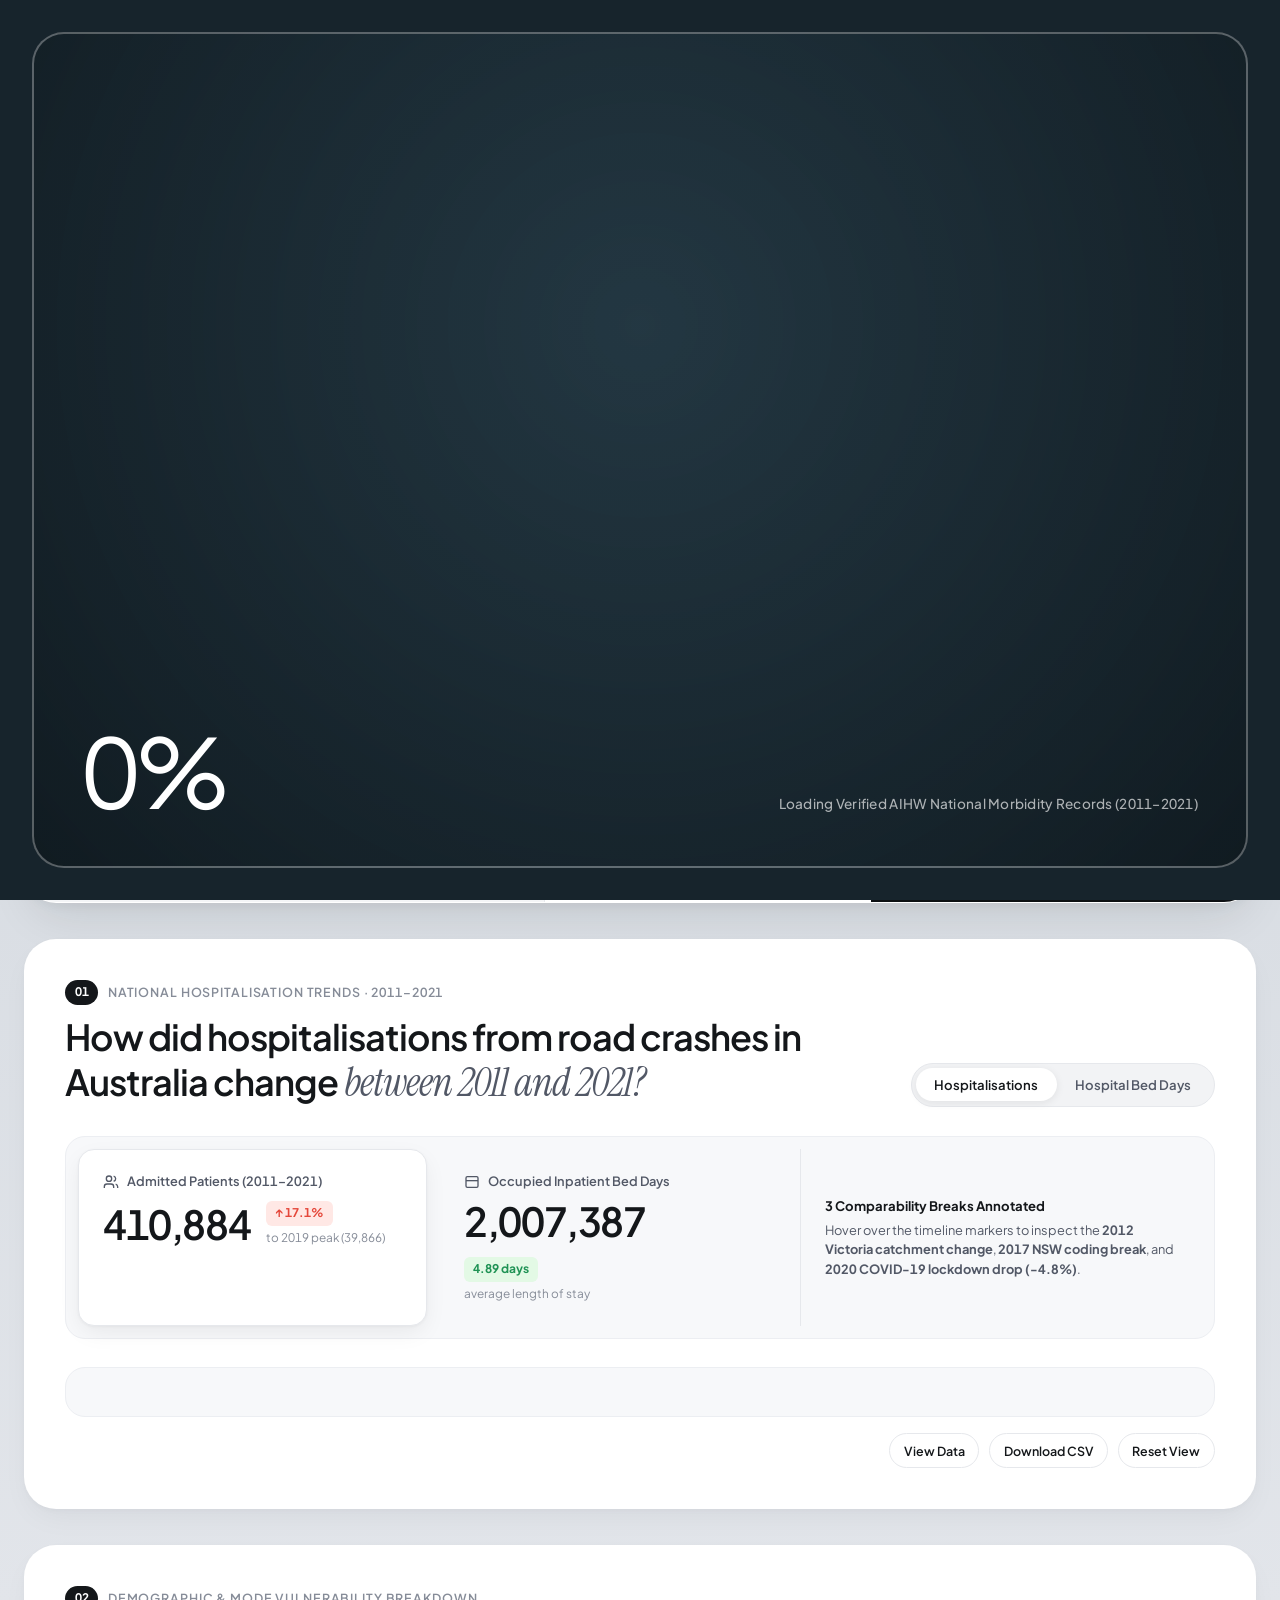
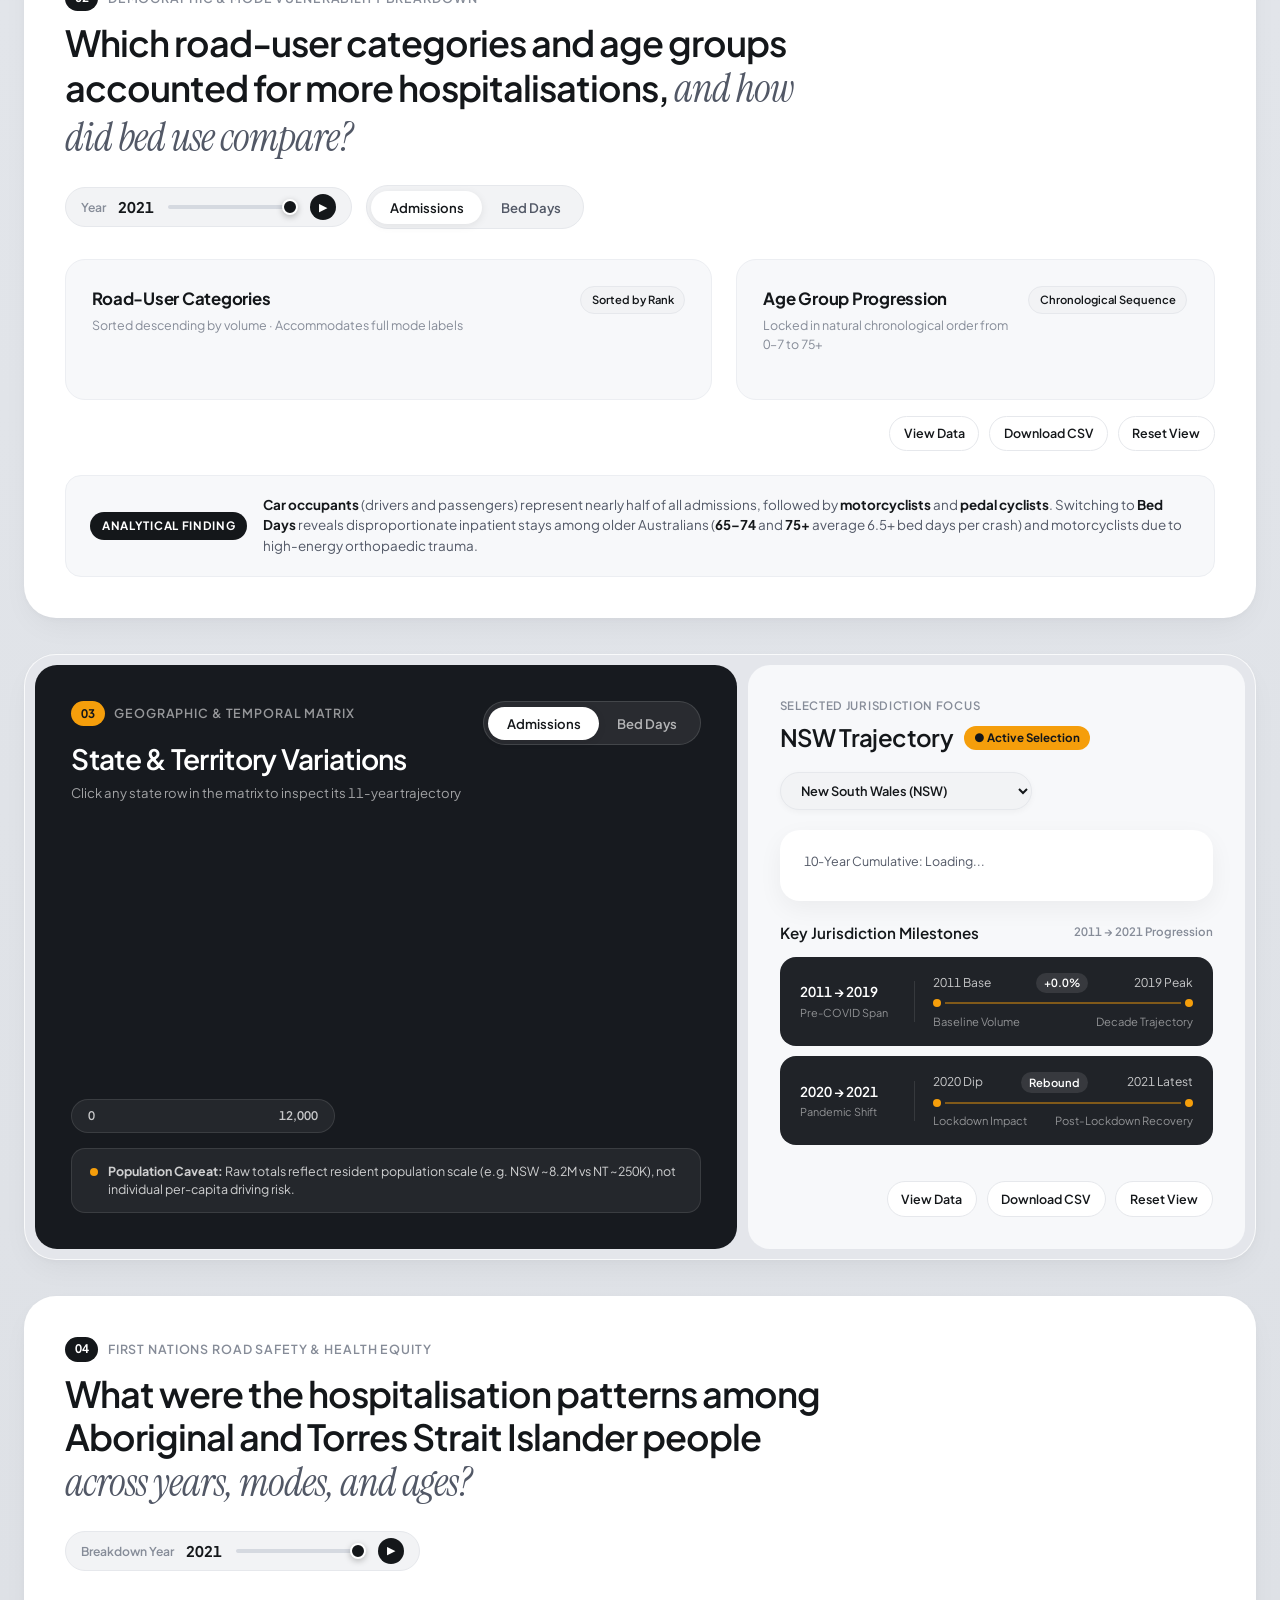
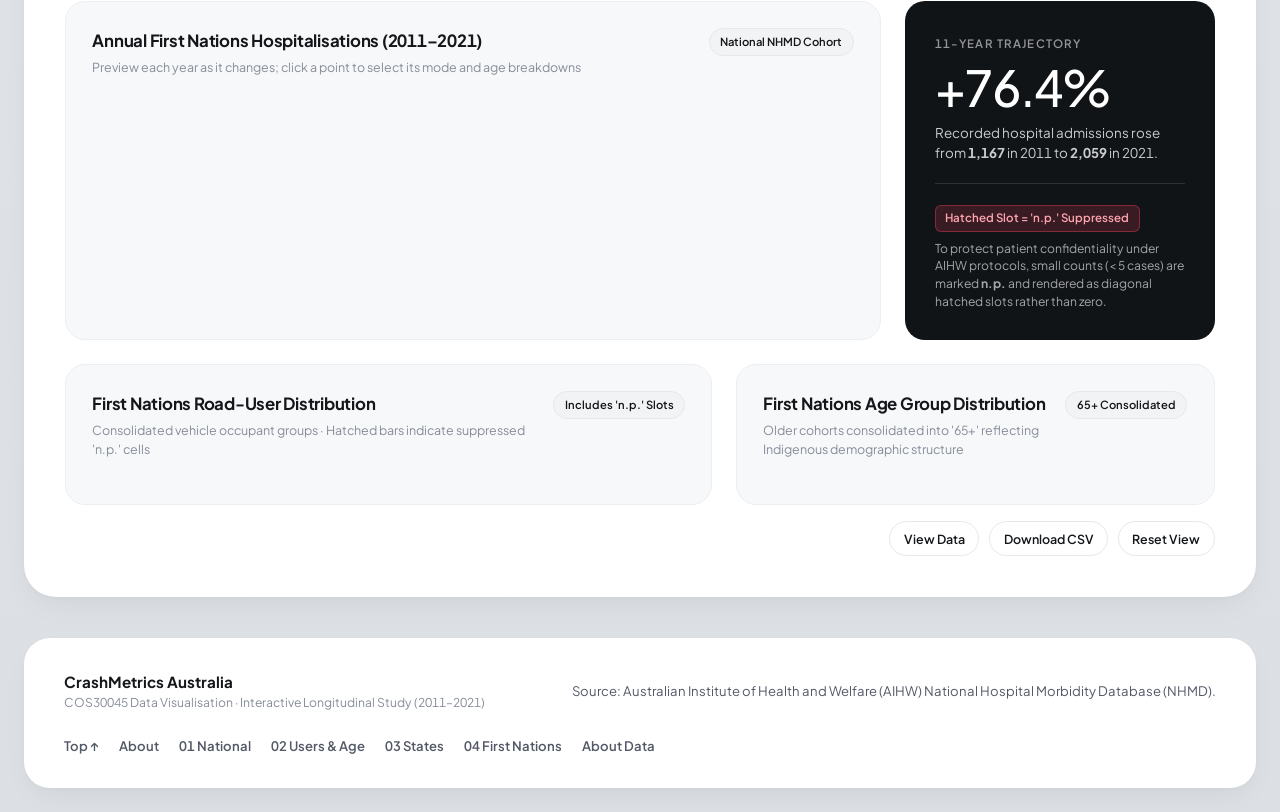
==== docs/index.html @ 857c968c "Final Add-on Implement function + Changes CSS + Add about and about-data introduction .html" ====
<!DOCTYPE html>
<html lang="en">
<head>
  <meta charset="UTF-8">
  <meta name="viewport" content="width=device-width, initial-scale=1.0">
  <title>CrashMetrics Australia — Road Crash Hospitalisation Analysis (2011–2021)</title>
  
  <!-- Google Fonts: Plus Jakarta Sans (Neo-Grotesque UI & Tabular Numerals) + Instrument Serif (Editorial Accents) -->
  <link rel="preconnect" href="https://fonts.googleapis.com">
  <link rel="preconnect" href="https://fonts.gstatic.com" crossorigin>
  <link href="https://fonts.googleapis.com/css2?family=Instrument+Serif:ital@0;1&family=Plus+Jakarta+Sans:wght@300;400;500;600;700&display=swap" rel="stylesheet">

  <!-- CSS Stylesheets -->
  <link rel="stylesheet" href="css/style.css">
  <link rel="stylesheet" href="css/components.css">
  <script src="js/theme.js" defer></script>
  
  <!-- D3.js v7 CDN -->
  <script src="https://d3js.org/d3.v7.min.js"></script>
</head>
<body>

  <!-- Preloader Screen (designsample3.mp4 WoodNest Framed Counter Choreography) -->
  <div id="preloader" role="status" aria-live="polite">
    <div class="preloader-frame">
      <div class="preloader-top-progress" id="preloader-bar"></div>
      <div class="preloader-bottom-row">
        <div class="preloader-counter" id="preloader-counter">0%</div>
        <div class="preloader-label">Loading Verified AIHW National Morbidity Records (2011–2021)</div>
      </div>
    </div>
  </div>

  <!-- Global Floating Tooltip (dashboarddesign.webp & bikerental.webp style) -->
  <div id="global-tooltip" role="tooltip" aria-hidden="true"></div>

  <!-- Outer Page Shell -->
  <div class="page-shell">

    <!-- ==========================================================================
         HERO SHOWCASE (designsample3.mp4 WoodNest + webdesign.webp + enviromentaldesign.webp)
         ========================================================================== -->
    <header class="hero-showcase" id="top">
      <div class="hero-backdrop-container">
        <img src="assets/hero-highway.jpg" alt="Atmospheric Australian mountain highway at dusk" class="hero-bg-image" width="1600" height="900">
        <div class="hero-vignette"></div>

        <!-- Framed Inner Viewport (designsample3.mp4 signature rounded border) -->
        <div class="hero-inner-frame">
          
          <!-- Integrated Top Navigation inside Hero Frame -->
          <nav class="hero-nav" aria-label="Primary Navigation">
            <a href="#top" class="brand-mark">
              <span class="brand-dot-cluster" aria-hidden="true">
                <span class="dot-amber"></span>
                <span class="dot-amber-sm"></span>
              </span>
              <span class="brand-name">CrashMetrics</span>
              <span class="brand-tag">AIHW 2011–21</span>
            </a>

            <ul class="hero-nav-links">
              <li><a href="#top" class="nav-link active" aria-current="page">Top ↑</a></li>
              <li><a href="about.html" class="nav-link">About</a></li>
              <li><a href="#storyline1" class="nav-link">01 National</a></li>
              <li><a href="#storyline2" class="nav-link">02 Users &amp; Age</a></li>
              <li><a href="#storyline3" class="nav-link">03 States</a></li>
              <li><a href="#storyline4" class="nav-link">04 First Nations</a></li>
              <li><a href="about-data.html" class="nav-link">About Data</a></li>
            </ul>

            <div class="nav-accessibility-controls">
              <span class="sr-only" id="accessibility-controls-help">Use Left and Right Arrow keys to move through the header navigation. Choose System, Light, Dark, High contrast, or Color-blind-friendly from the theme dropdown. Tab and Shift+Tab are also available.</span>
              <label class="theme-control">
                <span>Theme:</span>
                <select id="theme-selector" class="theme-control-select" aria-describedby="accessibility-controls-help">
                  <option value="system">System</option>
                  <option value="light">Light</option>
                  <option value="dark">Dark</option>
                  <option value="high-contrast">High contrast</option>
                  <option value="color-blind">Color-blind-friendly</option>
                </select>
              </label>
              <label class="page-magnification-control">
                <svg viewBox="0 0 24 24" aria-hidden="true" focusable="false">
                  <circle cx="10.8" cy="10.8" r="6.3"></circle>
                  <path d="m15.4 15.4 5 5"></path>
                </svg>
                <span class="sr-only">Page magnification</span>
                <select id="page-magnification" aria-describedby="accessibility-controls-help">
                  <option value="fit">Fit</option>
                  <option value="75">75%</option>
                  <option value="90">90%</option>
                  <option value="100">100%</option>
                  <option value="110">110%</option>
                </select>
              </label>
            </div>
            <div class="hero-nav-actions">
              <button type="button" class="nav-help-btn" id="help-button" aria-haspopup="dialog">How to Use</button>
              <a href="#storyline1" class="hero-cta-pill">Explore Data</a>
            </div>
          </nav>

          <!-- Main Asymmetric Split Content inside Hero Frame -->
          <div class="hero-split-body">
            
            <!-- Left Column: Giant 3-Line Display Typography + Bottom Info & Star Stat -->
            <div class="hero-left-col">
              <h1 class="hero-display-title">
                Australia’s<br>
                <span class="muted-word">Road Trauma</span><br>
                In Focus
              </h1>

              <div class="hero-bottom-meta">
                <p class="hero-lead-copy">
                  Discover a decade of verified hospital admission records across Australian roads. Examine injury severity, acute bed utilisation, demographic risk, and regional patterns.
                </p>

                <div class="hero-rating-stat">
                  <div class="rating-top-line">
                    <span class="star-glyph" aria-hidden="true">★</span>
                    <span class="rating-big-num" id="kpi-total-hosp">410,884</span>
                  </div>
                  <div class="rating-sub-line">admissions recorded across 2011–2021</div>
                </div>
              </div>
            </div>

            <!-- Right Column: Floating Smoked-Glass Surveillance Widget (designsample3.mp4 card) -->
            <aside class="hero-glass-widget" aria-label="National Surveillance Summary Widget">
              <div class="widget-header">
                <div>
                  <h2 class="widget-title">National Surveillance<br>Morbidity Cohort</h2>
                </div>
                <a href="#storyline1" class="widget-icon-btn" title="Jump to National Trends" aria-label="Jump to National Trends">
                  <svg width="15" height="15" viewBox="0 0 24 24" fill="none" stroke="currentColor" stroke-width="2"><path d="M7 17L17 7"/><path d="M7 7h10v10"/></svg>
                </a>
              </div>

              <!-- 2-Column Pill Selectors (Feb 11 / Mar 25 style) -->
              <div class="widget-pill-row">
                <div class="widget-mini-pill">
                  <svg width="13" height="13" viewBox="0 0 24 24" fill="none" stroke="currentColor" stroke-width="2"><rect x="3" y="4" width="18" height="18" rx="2"/><line x1="16" y1="2" x2="16" y2="6"/><line x1="8" y1="2" x2="8" y2="6"/><line x1="3" y1="10" x2="21" y2="10"/></svg>
                  <span>2011 – 2021</span>
                  <span class="chevron">▾</span>
                </div>
                <div class="widget-mini-pill">
                  <svg width="13" height="13" viewBox="0 0 24 24" fill="none" stroke="currentColor" stroke-width="2"><path d="M21 10c0 7-9 13-9 13s-9-6-9-13a9 9 0 0 1 18 0z"/><circle cx="12" cy="10" r="3"/></svg>
                  <span>8 Jurisdictions</span>
                  <span class="chevron">▾</span>
                </div>
              </div>

              <!-- 2-Column Divided Metric Box (Check-in / Check-out style) -->
              <div class="widget-split-box">
                <div class="split-cell">
                  <span class="split-label">Total Bed Days</span>
                  <span class="split-val" id="kpi-total-beds">2,007,387</span>
                </div>
                <div class="split-divider"></div>
                <div class="split-cell">
                  <span class="split-label">Pre-COVID Peak</span>
                  <span class="split-val"><span id="kpi-peak-year">2019</span> (39,866)</span>
                </div>
              </div>

              <!-- Bottom Metric & Reserve-Style White CTA Button -->
              <div class="widget-price-row">
                <div class="widget-big-stat">
                  <span class="stat-main" id="kpi-avg-stay">4.89</span>
                  <span class="stat-unit">/ days avg stay</span>
                </div>
                <span class="widget-tag">Excl. 30-day deaths</span>
              </div>

              <a href="#storyline1" class="widget-primary-btn">Inspect Longitudinal Data</a>
            </aside>

          </div>
        </div>
      </div>

      <!-- Lower Architectural 3-Column Bento Strip (webdesign.webp & enviromentaldesign.webp bottom bar) -->
      <div class="hero-bento-strip">
        <div class="strip-card strip-light">
          <div class="strip-card-content">
            <span class="strip-eyebrow">01 · National Trajectory</span>
            <h3 class="strip-heading">Start exploring Australia’s 11-year road hospitalisation curve</h3>
            <a href="#storyline1" class="strip-underlined-link">View Longitudinal Analysis</a>
          </div>
          <div class="strip-visual-accent" aria-hidden="true">
            <svg width="110" height="56" viewBox="0 0 110 56" fill="none">
              <path d="M4 46 C22 45, 34 38, 48 26 C62 14, 74 10, 86 12 C94 14, 100 22, 106 16" stroke="var(--chart-line)" stroke-width="2.5" stroke-linecap="round"/>
              <circle cx="86" cy="12" r="4" fill="var(--accent-amber)" stroke="#fff" stroke-width="1.5"/>
            </svg>
          </div>
        </div>

        <div class="strip-card strip-white">
          <div class="strip-icon-row">
            <div class="strip-circle-icon">
              <svg width="18" height="18" viewBox="0 0 24 24" fill="none" stroke="currentColor" stroke-width="2"><path d="M12 20V10"/><path d="M18 20V4"/><path d="M6 20v-4"/></svg>
            </div>
            <p class="strip-mid-text">
              Compare raw admission counts against inpatient bed-day burden across 12 road-user types.
            </p>
          </div>
          <div class="strip-segmented-lines" aria-hidden="true">
            <span class="seg active"></span>
            <span class="seg active"></span>
            <span class="seg"></span>
            <span class="seg"></span>
          </div>
        </div>

        <div class="strip-card strip-dark">
          <div class="strip-avatar-cluster" aria-hidden="true">
            <span class="mode-bubble b1">🚗</span>
            <span class="mode-bubble b2">🏍️</span>
            <span class="mode-bubble b3">🚲</span>
          </div>
          <div class="strip-dark-stat">
            <div class="dark-stat-num">+17.1%</div>
            <p class="dark-stat-desc">Growth in annual admissions from 2011 baseline to the 2019 peak</p>
          </div>
        </div>
      </div>
    </header>

    <!-- ==========================================================================
         MAIN ANALYTICAL WORKSPACE (dashboarddesign.webp & bikerental.webp Bento System)
         ========================================================================== -->
    <main class="bento-workspace">

      <!-- ========================================================================
           STORYLINE 1: National Hospitalisation Trends (2011–2021)
           ======================================================================== -->
      <section id="storyline1" class="storyline-block" aria-labelledby="s1-title">
        <div class="bento-shell">
          
          <!-- Section Top Bar -->
          <div class="bento-header">
            <div class="bento-title-group">
              <div class="eyebrow-row">
                <span class="section-num-pill">01</span>
                <span class="section-eyebrow">National Hospitalisation Trends · 2011–2021</span>
              </div>
              <h2 id="s1-title" class="bento-title">
                How did hospitalisations from road crashes in Australia change<em> between 2011 and 2021?</em>
              </h2>
            </div>

            <div class="bento-controls">
              <div class="clean-pill-group" role="group" aria-label="Storyline 1 Measure Selector">
                <button class="clean-pill-btn active" data-measure="Hospitalisations" id="s1-btn-hosp" aria-pressed="true">
                  Hospitalisations
                </button>
                <button class="clean-pill-btn" data-measure="BedDays" id="s1-btn-beds" aria-pressed="false">
                  Hospital Bed Days
                </button>
              </div>
            </div>
          </div>

          <!-- Nested Overview KPI Cards (Exact dashboarddesign.webp "Overview" inset cards pattern) -->
          <div class="overview-inset-tray">
            <div class="inset-stat-card active-inset" id="s1-card-hosp" role="button" tabindex="0" aria-pressed="true" aria-label="Select Hospitalisations Measure">
              <div class="inset-card-top">
                <svg width="16" height="16" viewBox="0 0 24 24" fill="none" stroke="currentColor" stroke-width="2"><path d="M16 21v-2a4 4 0 0 0-4-4H6a4 4 0 0 0-4 4v2"/><circle cx="9" cy="7" r="4"/><path d="M22 21v-2a4 4 0 0 0-3-3.87"/><path d="M16 3.13a4 4 0 0 1 0 7.75"/></svg>
                <span>Admitted Patients (2011–2021)</span>
              </div>
              <div class="inset-card-main">
                <span class="inset-big-num">410,884</span>
                <div class="inset-badge-stack">
                  <span class="semantic-pill pill-coral">↑ 17.1%</span>
                  <span class="inset-sublabel">to 2019 peak (39,866)</span>
                </div>
              </div>
            </div>

            <div class="inset-stat-card" id="s1-card-beds" role="button" tabindex="0" aria-pressed="false" aria-label="Select Hospital Bed Days Measure">
              <div class="inset-card-top">
                <svg width="16" height="16" viewBox="0 0 24 24" fill="none" stroke="currentColor" stroke-width="2"><rect x="3" y="4" width="18" height="16" rx="2"/><line x1="3" y1="10" x2="21" y2="10"/></svg>
                <span>Occupied Inpatient Bed Days</span>
              </div>
              <div class="inset-card-main">
                <span class="inset-big-num">2,007,387</span>
                <div class="inset-badge-stack">
                  <span class="semantic-pill pill-green">4.89 days</span>
                  <span class="inset-sublabel">average length of stay</span>
                </div>
              </div>
            </div>

            <div class="inset-narrative-box">
              <div class="narrative-headline">3 Comparability Breaks Annotated</div>
              <p class="narrative-copy">
                Hover over the timeline markers to inspect the <strong>2012 Victoria catchment change</strong>, <strong>2017 NSW coding break</strong>, and <strong>2020 COVID-19 lockdown drop (-4.8%)</strong>.
              </p>
            </div>
          </div>

          <!-- Chart Viewport -->
          <div class="chart-stage" id="chart-storyline1" role="region" aria-label="National Hospitalisation Line Chart"></div>
          <div class="section-actions">
            <button type="button" class="utility-btn" data-view-data="storyline1" aria-controls="data-table-storyline1" aria-expanded="false">View Data</button>
            <button type="button" class="utility-btn" data-download-csv="storyline1" title="Download all national trend data as a CSV file">Download CSV</button>
            <button type="button" class="utility-btn" data-reset-view="storyline1">Reset View</button>
          </div>
          <div class="data-table-panel" id="data-table-storyline1" hidden></div>

        </div>
      </section>

      <!-- ========================================================================
           STORYLINE 2: Road-User and Age-Group Patterns
           ======================================================================== -->
      <section id="storyline2" class="storyline-block" aria-labelledby="s2-title">
        <div class="bento-shell">
          
          <div class="bento-header">
            <div class="bento-title-group">
              <div class="eyebrow-row">
                <span class="section-num-pill">02</span>
                <span class="section-eyebrow">Demographic &amp; Mode Vulnerability Breakdown</span>
              </div>
              <h2 id="s2-title" class="bento-title">
                Which road-user categories and age groups accounted for more hospitalisations, <em>and how did bed use compare?</em>
              </h2>
            </div>

            <div class="bento-controls">
              <!-- Tactile Year Scrubber Pill -->
              <div class="scrubber-pill">
                <span class="scrubber-label">Year</span>
                <span class="scrubber-year" id="s2-year-badge">2021</span>
                <input type="range" min="2011" max="2021" value="2021" step="1" class="tactile-range" id="s2-year-slider" aria-label="Select Year for Storyline 2">
                <button class="scrubber-play-btn" id="s2-play-btn" title="Play timeline animation" aria-label="Play timeline animation">▶</button>
              </div>

              <!-- Measure Toggle -->
              <div class="clean-pill-group" role="group" aria-label="Storyline 2 Measure Selector">
                <button class="clean-pill-btn active" data-measure="Hospitalisations" id="s2-btn-hosp" aria-pressed="true">Admissions</button>
                <button class="clean-pill-btn" data-measure="BedDays" id="s2-btn-beds" aria-pressed="false">Bed Days</button>
              </div>
            </div>
          </div>

          <!-- Dual Asymmetric Bento Sub-Grid -->
          <div class="dual-bento-grid">
            
            <!-- Left: Sorted Horizontal Bar Chart for Road Users -->
            <div class="sub-bento-card">
              <div class="sub-card-header">
                <div>
                  <h3 class="sub-card-title">Road-User Categories</h3>
                  <p class="sub-card-subtitle">Sorted descending by volume · Accommodates full mode labels</p>
                </div>
                <span class="chip-tag">Sorted by Rank</span>
              </div>
              <div class="chart-stage-compact" id="chart-storyline2-users" role="region" aria-label="Road Users Horizontal Bar Chart"></div>
            </div>

            <!-- Right: Ordered Vertical Bar Chart for Age Groups (dashboarddesign.webp Product view style) -->
            <div class="sub-bento-card">
              <div class="sub-card-header">
                <div>
                  <h3 class="sub-card-title">Age Group Progression</h3>
                  <p class="sub-card-subtitle">Locked in natural chronological order from 0–7 to 75+</p>
                </div>
                <span class="chip-tag">Chronological Sequence</span>
              </div>
              <div class="chart-stage-compact" id="chart-storyline2-age" role="region" aria-label="Age Group Vertical Bar Chart"></div>
            </div>

          </div>
          <div class="section-actions">
            <button type="button" class="utility-btn" data-view-data="storyline2" aria-controls="data-table-storyline2" aria-expanded="false">View Data</button>
            <button type="button" class="utility-btn" data-download-csv="storyline2" title="Download all road-user and age-group chart data as a CSV file">Download CSV</button>
            <button type="button" class="utility-btn" data-reset-view="storyline2">Reset View</button>
          </div>
          <div class="data-table-panel" id="data-table-storyline2" hidden></div>

          <!-- Analytical Footer Strip -->
          <div class="insight-strip">
            <div class="insight-pill-badge">Analytical Finding</div>
            <p class="insight-strip-text">
              <strong>Car occupants</strong> (drivers and passengers) represent nearly half of all admissions, followed by <strong>motorcyclists</strong> and <strong>pedal cyclists</strong>. Switching to <strong>Bed Days</strong> reveals disproportionate inpatient stays among older Australians (<strong>65–74</strong> and <strong>75+</strong> average 6.5+ bed days per crash) and motorcyclists due to high-energy orthopaedic trauma.
            </p>
          </div>

        </div>
      </section>

      <!-- ========================================================================
           STORYLINE 3: State and Territory Patterns (bikerental.webp Dual-Pane Architecture)
           ======================================================================== -->
      <section id="storyline3" class="storyline-block" aria-labelledby="s3-title">
        <div class="bento-shell state-layout-shell">
          <div class="state-split-grid">
          
            <!-- Left Dark Atmospheric Panel (bikerental.webp Left Map/Matrix Pane) -->
            <div class="split-dark-pane">
            <div class="dark-pane-header">
              <div>
                <div class="eyebrow-row">
                  <span class="section-num-pill dark-num-pill">03</span>
                  <span class="section-eyebrow dark-eyebrow">Geographic &amp; Temporal Matrix</span>
                </div>
                <h2 id="s3-title" class="dark-pane-title">State &amp; Territory Variations</h2>
                <p class="dark-pane-subtitle">Click any state row in the matrix to inspect its 11-year trajectory</p>
              </div>

              <div class="clean-pill-group dark-pill-group" role="group" aria-label="Storyline 3 Measure Selector">
                <button class="clean-pill-btn active" data-measure="Hospitalisations" id="s3-btn-hosp" aria-pressed="true">Admissions</button>
                <button class="clean-pill-btn" data-measure="BedDays" id="s3-btn-beds" aria-pressed="false">Bed Days</button>
              </div>
            </div>

            <!-- Heatmap SVG Container -->
            <div class="heatmap-stage" id="chart-storyline3-heatmap" role="region" aria-label="State and Territory Heatmap Matrix"></div>

            <!-- Bottom Legend & Floating Station-Style Callout Card (bikerental.webp #38 Cabo Jubi Station style) -->
            <div class="dark-pane-footer">
              <div class="heatmap-scale-pill" id="s3-heatmap-legend">
                <span class="scale-label" id="s3-legend-min">0</span>
                <canvas class="scale-canvas" id="s3-legend-canvas" width="160" height="8"></canvas>
                <span class="scale-label" id="s3-legend-max">12,000</span>
              </div>

              <div class="population-warning-pill">
                <span class="warn-dot"></span>
                <span><strong>Population Caveat:</strong> Raw totals reflect resident population scale (e.g. NSW ~8.2M vs NT ~250K), not individual per-capita driving risk.</span>
              </div>
            </div>
          </div>

            <!-- Right Warm Alabaster Detail Panel (bikerental.webp Right "Urban City Bike / Latest Journeys" Pane) -->
            <div class="split-light-pane">
            <div class="light-pane-top">
              <div>
                <span class="light-pane-eyebrow">Selected Jurisdiction Focus</span>
                <div class="state-header-row">
                  <h3 class="state-focus-heading" id="s3-focus-state-badge">NSW Trajectory</h3>
                  <span class="state-active-chip">● Active Selection</span>
                </div>
              </div>

              <select class="clean-select-pill" id="s3-state-dropdown" aria-label="Select State or Territory">
                <option value="NSW">New South Wales (NSW)</option>
                <option value="Vic">Victoria (Vic)</option>
                <option value="Qld">Queensland (Qld)</option>
                <option value="WA">Western Australia (WA)</option>
                <option value="SA">South Australia (SA)</option>
                <option value="Tas">Tasmania (Tas)</option>
                <option value="ACT">Australian Capital Territory (ACT)</option>
                <option value="NT">Northern Territory (NT)</option>
              </select>
            </div>

            <!-- White Card Holding Coordinated State Line Chart (bikerental.webp "Last ride" card) -->
            <div class="white-trajectory-card">
              <div class="trajectory-card-meta" id="s3-state-meta-summary">10-Year Cumulative: Loading...</div>
              <div id="chart-storyline3-stateline" role="region" aria-label="Selected State Longitudinal Trajectory"></div>
            </div>

            <!-- Dark Charcoal Journey Milestone Cards (bikerental.webp "Latest journeys" cards) -->
            <div class="journey-cards-section">
              <div class="journey-section-header">
                <span class="journey-section-title">Key Jurisdiction Milestones</span>
                <span class="journey-section-tag">2011 → 2021 Progression</span>
              </div>

              <div class="dark-journey-card">
                <div class="journey-left-col">
                  <span class="journey-year-label">2011 → 2019</span>
                  <span class="journey-sub-tag">Pre-COVID Span</span>
                </div>
                <div class="journey-timeline-col">
                  <div class="journey-nodes-top">
                    <span id="s3-j1-start">2011 Base</span>
                    <span class="journey-delta-badge" id="s3-j1-delta">+0.0%</span>
                    <span id="s3-j1-end">2019 Peak</span>
                  </div>
                  <div class="journey-track-line">
                    <span class="j-node"></span>
                    <span class="j-bar"></span>
                    <span class="j-node"></span>
                  </div>
                  <div class="journey-nodes-bottom">
                    <span>Baseline Volume</span>
                    <span>Decade Trajectory</span>
                  </div>
                </div>
              </div>

              <div class="dark-journey-card">
                <div class="journey-left-col">
                  <span class="journey-year-label">2020 → 2021</span>
                  <span class="journey-sub-tag">Pandemic Shift</span>
                </div>
                <div class="journey-timeline-col">
                  <div class="journey-nodes-top">
                    <span id="s3-j2-start">2020 Dip</span>
                    <span class="journey-delta-badge" id="s3-j2-delta">Rebound</span>
                    <span id="s3-j2-end">2021 Latest</span>
                  </div>
                  <div class="journey-track-line">
                    <span class="j-node"></span>
                    <span class="j-bar"></span>
                    <span class="j-node"></span>
                  </div>
                  <div class="journey-nodes-bottom">
                    <span>Lockdown Impact</span>
                    <span>Post-Lockdown Recovery</span>
                  </div>
                </div>
              </div>

            </div>
              <div class="section-actions">
                <button type="button" class="utility-btn" data-view-data="storyline3" aria-controls="data-table-storyline3" aria-expanded="false">View Data</button>
                <button type="button" class="utility-btn" data-download-csv="storyline3" title="Download all state and territory chart data as a CSV file">Download CSV</button>
                <button type="button" class="utility-btn" data-reset-view="storyline3">Reset View</button>
              </div>
            </div>
          </div>
          <div class="data-table-panel" id="data-table-storyline3" hidden></div>
        </div>
      </section>

      <!-- ========================================================================
           STORYLINE 4: First Nations Hospitalisation Patterns
           ======================================================================== -->
      <section id="storyline4" class="storyline-block" aria-labelledby="s4-title">
        <div class="bento-shell">
          
          <div class="bento-header">
            <div class="bento-title-group">
              <div class="eyebrow-row">
                <span class="section-num-pill">04</span>
                <span class="section-eyebrow">First Nations Road Safety &amp; Health Equity</span>
              </div>
              <h2 id="s4-title" class="bento-title">
                What were the hospitalisation patterns among Aboriginal and Torres Strait Islander people <em>across years, modes, and ages?</em>
              </h2>
            </div>

            <div class="bento-controls">
              <div class="scrubber-pill">
                <span class="scrubber-label">Breakdown Year</span>
                <span class="scrubber-year" id="s4-year-badge">2021</span>
                <input type="range" min="2011" max="2021" value="2021" step="1" class="tactile-range" id="s4-year-slider" aria-label="Select Year for Storyline 4">
                <button class="scrubber-play-btn" id="s4-play-btn" title="Play timeline animation" aria-label="Play timeline animation">▶</button>
              </div>
            </div>
          </div>

          <!-- Top Architectural Row: Annual Trend Line + Stark Charcoal Metric Callout (enviromentaldesign.webp style) -->
          <div class="fn-top-bento-row">
            <div class="sub-bento-card fn-trend-card">
              <div class="sub-card-header">
                <div>
                  <h3 class="sub-card-title">Annual First Nations Hospitalisations (2011–2021)</h3>
                  <p class="sub-card-subtitle">Preview each year as it changes; click a point to select its mode and age breakdowns</p>
                </div>
                <span class="chip-tag">National NHMD Cohort</span>
              </div>
              <div id="chart-storyline4-trend" role="region" aria-label="First Nations Annual Trend Line Chart"></div>
            </div>

            <div class="fn-contrast-stat-box">
              <div class="contrast-top">
                <span class="contrast-eyebrow">11-Year Trajectory</span>
                <div class="contrast-huge-pct">+76.4%</div>
                <p class="contrast-desc">
                  Recorded hospital admissions rose from <strong>1,167</strong> in 2011 to <strong>2,059</strong> in 2021.
                </p>
              </div>

              <div class="contrast-divider"></div>

              <div class="contrast-bottom">
                <span class="np-pill-indicator">Hatched Slot = 'n.p.' Suppressed</span>
                <p class="contrast-small-note">
                  To protect patient confidentiality under AIHW protocols, small counts (&lt; 5 cases) are marked <strong>n.p.</strong> and rendered as diagonal hatched slots rather than zero.
                </p>
              </div>
            </div>
          </div>

          <!-- Bottom 2-Column Linked Breakdown Row -->
          <div class="dual-bento-grid">
            
            <!-- Left: First Nations Road Users -->
            <div class="sub-bento-card">
              <div class="sub-card-header">
                <div>
                  <h3 class="sub-card-title">First Nations Road-User Distribution</h3>
                  <p class="sub-card-subtitle">Consolidated vehicle occupant groups · Hatched bars indicate suppressed 'n.p.' cells</p>
                </div>
                <span class="chip-tag chip-coral">Includes 'n.p.' Slots</span>
              </div>
              <div class="chart-stage-compact" id="chart-storyline4-users" role="region" aria-label="First Nations Road Users Bar Chart"></div>
            </div>

            <!-- Right: First Nations Age Groups -->
            <div class="sub-bento-card">
              <div class="sub-card-header">
                <div>
                  <h3 class="sub-card-title">First Nations Age Group Distribution</h3>
                  <p class="sub-card-subtitle">Older cohorts consolidated into '65+' reflecting Indigenous demographic structure</p>
                </div>
                <span class="chip-tag">65+ Consolidated</span>
              </div>
              <div class="chart-stage-compact" id="chart-storyline4-age" role="region" aria-label="First Nations Age Group Bar Chart"></div>
            </div>

          </div>
          <div class="section-actions">
            <button type="button" class="utility-btn" data-view-data="storyline4" aria-controls="data-table-storyline4" aria-expanded="false">View Data</button>
            <button type="button" class="utility-btn" data-download-csv="storyline4" title="Download all First Nations chart data as a CSV file">Download CSV</button>
            <button type="button" class="utility-btn" data-reset-view="storyline4">Reset View</button>
          </div>
          <div class="data-table-panel" id="data-table-storyline4" hidden></div>

        </div>
      </section>
    </main>

    <!-- Minimalist Editorial Footer -->
    <footer class="editorial-footer">
      <div class="footer-brand-col">
        <span class="footer-logo">CrashMetrics Australia</span>
        <p class="footer-meta">COS30045 Data Visualisation · Interactive Longitudinal Study (2011–2021)</p>
      </div>
      <div class="footer-source-col">
        <p>Source: Australian Institute of Health and Welfare (AIHW) National Hospital Morbidity Database (NHMD).</p>
      </div>
      <div class="footer-nav-col">
        <a href="#top">Top ↑</a>
        <a href="about.html">About</a>
        <a href="#storyline1">01 National</a>
        <a href="#storyline2">02 Users &amp; Age</a>
        <a href="#storyline3">03 States</a>
        <a href="#storyline4">04 First Nations</a>
        <a href="about-data.html">About Data</a>
      </div>
    </footer>

  </div>

  <dialog class="help-dialog" id="help-dialog" aria-labelledby="help-title">
    <div class="help-dialog-header">
      <h2 id="help-title">How to Use CrashMetrics</h2>
      <button type="button" class="utility-btn" id="help-close" aria-label="Close help">Close</button>
    </div>
    <ul>
      <li>Use <strong>Tab</strong> to move between controls and <strong>arrow keys</strong> to adjust a focused year slider.</li>
      <li>Use the playback button to animate years; select it again to pause.</li>
      <li>Choose a state from the dropdown or select a heatmap row to inspect its trajectory.</li>
      <li>Focus a chart mark and use <strong>Left/Right Arrow</strong> to move backward or forward through its data; line-chart points follow year order. Press <strong>Enter</strong> on an interactive mark to select it.</li>
      <li>Focus or point to chart marks for details. Press <strong>Esc</strong> to dismiss a tooltip.</li>
      <li>Hatched <strong>n.p.</strong> values are not published to protect privacy; they are not zero.</li>
    </ul>
    <button type="button" class="utility-btn help-tour-start" id="help-tour-start">Still don't get it? Start the step-by-step tour</button>
    <section class="help-tour" id="help-tour" aria-labelledby="help-tour-title" hidden>
      <div class="help-tour-progress" id="help-tour-progress" role="status" aria-live="polite"></div>
      <h3 id="help-tour-title" tabindex="-1"></h3>
      <p id="help-tour-copy"></p>
      <a class="utility-btn help-tour-link" id="help-tour-link"></a>
      <div class="help-tour-controls">
        <button type="button" class="utility-btn" id="help-tour-back">Back</button>
        <button type="button" class="utility-btn" id="help-tour-next">Next</button>
      </div>
      <button type="button" class="help-tour-return" id="help-tour-return">Back to quick tips</button>
    </section>
  </dialog>

  <!-- Shared SVG Defs for Soft Gradients & Diagonal Hatching -->
  <svg style="position: absolute; width: 0; height: 0; overflow: hidden;" aria-hidden="true">
    <defs>
      <!-- Soft Warm Amber Gradient for Storyline 1 & State Line -->
      <linearGradient id="area-gradient" x1="0%" y1="0%" x2="0%" y2="100%">
        <stop offset="0%" stop-color="var(--accent-amber)" stop-opacity="0.28"/>
        <stop offset="85%" stop-color="var(--accent-amber)" stop-opacity="0.03"/>
        <stop offset="100%" stop-color="var(--accent-amber)" stop-opacity="0"/>
      </linearGradient>

      <!-- Soft Emerald Gradient for Active Vertical Bars (dashboarddesign.webp style) -->
      <linearGradient id="emerald-bar-gradient" x1="0%" y1="0%" x2="0%" y2="100%">
        <stop offset="0%" stop-color="var(--accent-emerald)"/>
        <stop offset="100%" stop-color="var(--accent-emerald)" stop-opacity="0.75"/>
      </linearGradient>

      <!-- Diagonal Hatch Pattern for Suppressed n.p. Records -->
      <pattern id="diagonal-hatch-pattern" width="8" height="8" patternTransform="rotate(45 0 0)" patternUnits="userSpaceOnUse">
        <rect class="np-hatch-background" width="8" height="8" fill="#FFF1F0"/>
        <line class="np-hatch-line" x1="0" y1="0" x2="0" y2="8" stroke="#F43F5E" stroke-width="2" stroke-opacity="0.65" />
      </pattern>
    </defs>
  </svg>

  <!-- JavaScript Modules -->
  <script src="js/storyline1_national.js"></script>
  <script src="js/storyline2_groups.js"></script>
  <script src="js/storyline3_states.js"></script>
  <script src="js/storyline4_firstnations.js"></script>
  <script src="js/main.js"></script>
</body>
</html>
---- docs/css/style.css ----
/* ==========================================================================
   CrashMetrics Australia — COS30045 Data Visualisation
   Design System: Atmospheric Framed Hero (designsample3.mp4 / webdesign.webp)
   + Tactile Alabaster & Charcoal Bento Workspace (dashboarddesign.webp / bikerental.webp)
   ========================================================================== */

:root {
  /* Outer & Tactile Workspace Surfaces */
  --bg-page-outer: #DCDFE4;
  --bg-shell: #F2F3F5;
  --bg-card-white: #FFFFFF;
  --bg-card-recessed: #F7F8FA;
  --bg-card-dark: #15181C;
  --bg-card-dark-elevated: #1E2228;

  /* Borders & Hairlines */
  --border-light: #E6E8EC;
  --border-subtle: #ECEEF2;
  --border-dark: rgba(255, 255, 255, 0.1);
  --border-hero-frame: rgba(255, 255, 255, 0.36);

  /* Ink & Typography Colors */
  --ink-primary: #14171A;
  --ink-secondary: #525866;
  --ink-muted: #868C98;
  --ink-on-dark: #F8FAFC;
  --ink-on-dark-muted: #94A3B8;

  /* Accents & Semantic Badge Tokens (dashboarddesign.webp & bikerental.webp) */
  --accent-amber: #F59E0B;
  --accent-amber-deep: #D97706;
  --accent-emerald: #10B981;
  --accent-coral: #FF5A4E;
  --accent-slate: #272B30;

  --pill-coral-bg: #FFE8E5;
  --pill-coral-text: #E5483B;
  --pill-green-bg: #E3F9E5;
  --pill-green-text: #1F9254;
  --pill-amber-bg: #FFF4D6;
  --pill-amber-text: #B45309;

  --chart-bar-primary: #181B20;
  --chart-bar-neutral: #64748B;
  --chart-focus: #F59E0B;
  --chart-line: #181B20;
  --bg-strip-light: #F4F5F7;
  --bg-strip-white: #FFFFFF;
  --strip-line: #E2E5EC;
  --strip-segment-active: #14171A;
  --strip-icon-bg: #111417;
  --strip-icon-fg: #FFFFFF;

  /* Typography Families (No programmer monospace!) */
  --font-sans: 'Plus Jakarta Sans', -apple-system, BlinkMacSystemFont, 'Segoe UI', Roboto, sans-serif;
  --font-serif: 'Instrument Serif', Georgia, serif;

  /* Radii & Shadows */
  --radius-outer: 32px;
  --radius-bento: 26px;
  --radius-card: 20px;
  --radius-inner: 14px;
  --radius-pill: 9999px;

  --shadow-soft: 0 12px 32px -8px rgba(20, 23, 26, 0.06), 0 2px 6px -1px rgba(20, 23, 26, 0.03);
  --shadow-elevated: 0 20px 48px -12px rgba(20, 23, 26, 0.12), 0 4px 12px -2px rgba(20, 23, 26, 0.05);
  --shadow-inset-active: 0 8px 24px -4px rgba(20, 23, 26, 0.08), 0 1px 3px rgba(20, 23, 26, 0.04);
  --transition-ui: all 0.28s cubic-bezier(0.16, 1, 0.3, 1);
}

/* Reset */
*, *::before, *::after {
  box-sizing: border-box;
  margin: 0;
  padding: 0;
}

html {
  font-size: 16px;
  scroll-behavior: smooth;
  font-family: var(--font-sans);
  background-color: var(--bg-page-outer);
  color: var(--ink-primary);
  font-variant-numeric: tabular-nums;
  -webkit-font-smoothing: antialiased;
}

body {
  min-height: 100dvh;
  background: linear-gradient(180deg, #CFD5DC 0%, #E2E5EA 40%, #DCDFE4 100%);
  padding: 1.5rem;
  color: var(--ink-primary);
  line-height: 1.55;
  overflow-x: hidden;
}

/* ==========================================================================
   Preloader Overlay (designsample3.mp4 Framed Counter Style)
   ========================================================================== */
#preloader {
  position: fixed;
  inset: 0;
  z-index: 99999;
  background: #17242C;
  padding: 2rem;
  display: flex;
  align-items: stretch;
  justify-content: stretch;
  transition: opacity 0.65s cubic-bezier(0.16, 1, 0.3, 1), visibility 0.65s;
}

#preloader.loaded {
  opacity: 0;
  visibility: hidden;
  pointer-events: none;
}

.preloader-frame {
  flex: 1;
  border: 2px solid rgba(255, 255, 255, 0.3);
  border-radius: var(--radius-outer);
  position: relative;
  display: flex;
  flex-direction: column;
  justify-content: flex-end;
  padding: 3rem;
  overflow: hidden;
  background: radial-gradient(circle at 50% 35%, rgba(56, 88, 104, 0.38) 0%, rgba(16, 26, 32, 0.9) 100%);
}

.preloader-top-progress {
  position: absolute;
  top: 0;
  left: 0;
  height: 3px;
  width: 0%;
  background: #FFFFFF;
  transition: width 0.15s ease-out;
}

.preloader-bottom-row {
  display: flex;
  align-items: baseline;
  justify-content: space-between;
  flex-wrap: wrap;
  gap: 1rem;
}

.preloader-counter {
  font-family: var(--font-sans);
  font-size: clamp(3.5rem, 2rem + 5vw, 6rem);
  font-weight: 400;
  letter-spacing: -0.04em;
  color: #FFFFFF;
  line-height: 1;
}

.preloader-label {
  font-size: 0.85rem;
  font-weight: 500;
  color: rgba(255, 255, 255, 0.65);
  letter-spacing: 0.02em;
}

/* ==========================================================================
   Outer Page Shell
   ========================================================================== */
.page-shell {
  max-width: 1400px;
  margin: 0 auto;
}

/* ==========================================================================
   HERO SHOWCASE (designsample3.mp4 WoodNest + webdesign.webp TerraElix)
   ========================================================================== */
.hero-showcase {
  background: var(--bg-card-white);
  border-radius: var(--radius-outer);
  overflow: hidden;
  box-shadow: var(--shadow-elevated);
  margin-bottom: 2.25rem;
  border: 1px solid rgba(255, 255, 255, 0.7);
}

.hero-backdrop-container {
  position: relative;
  padding: 1.75rem;
  min-height: 680px;
  display: flex;
  flex-direction: column;
  overflow: hidden;
  background-color: #1A2830;
}

.hero-bg-image {
  position: absolute;
  inset: 0;
  width: 100%;
  height: 100%;
  object-fit: cover;
  object-position: center 45%;
  aspect-ratio: 16 / 9;
  z-index: 0;
  filter: brightness(0.92) contrast(1.04);
}

.hero-vignette {
  position: absolute;
  inset: 0;
  z-index: 1;
  background: 
    linear-gradient(180deg, rgba(16, 26, 33, 0.48) 0%, rgba(16, 26, 33, 0.18) 45%, rgba(12, 18, 22, 0.72) 100%),
    radial-gradient(circle at 20% 40%, rgba(15, 25, 32, 0.4) 0%, transparent 60%);
}

/* Signature Rounded Inner Frame Border from designsample3.mp4 */
.hero-inner-frame {
  position: relative;
  z-index: 2;
  flex: 1;
  border: 2px solid var(--border-hero-frame);
  border-radius: 26px;
  padding: 2rem 2.5rem 2.5rem 2.5rem;
  display: flex;
  flex-direction: column;
  justify-content: space-between;
  gap: 3rem;
}

/* Integrated Top Navbar inside Hero Frame */
.hero-nav {
  display: flex;
  align-items: center;
  justify-content: space-between;
  gap: 1.5rem;
  flex-wrap: wrap;
}

.hero-nav-actions {
  display: flex;
  flex: 1 0 auto;
  align-items: center;
  gap: 0.75rem;
  justify-content: flex-end;
  white-space: nowrap;
}

.brand-mark {
  display: inline-flex;
  align-items: center;
  gap: 0.65rem;
  text-decoration: none;
  color: #FFFFFF;
}

.brand-dot-cluster {
  display: inline-flex;
  align-items: center;
  gap: 3px;
}

.dot-amber {
  width: 14px;
  height: 14px;
  border-radius: 50%;
  background: var(--accent-amber);
  display: inline-block;
}

.dot-amber-sm {
  width: 7px;
  height: 7px;
  border-radius: 50%;
  background: rgba(245, 158, 11, 0.65);
  display: inline-block;
}

.brand-name {
  font-size: 1.15rem;
  font-weight: 700;
  letter-spacing: -0.02em;
  color: #FFFFFF;
}

.brand-tag {
  font-size: 0.7rem;
  font-weight: 600;
  padding: 0.2rem 0.55rem;
  border-radius: var(--radius-pill);
  background: rgba(255, 255, 255, 0.14);
  color: rgba(255, 255, 255, 0.9);
  backdrop-filter: blur(8px);
}

.hero-nav-links {
  display: flex;
  align-items: center;
  gap: 1.75rem;
  list-style: none;
  margin-left: auto;
  margin-right: 1rem;
}

.hero-nav-links .nav-link {
  position: relative;
  color: rgba(255, 255, 255, 0.82);
  text-decoration: none;
  font-size: 0.88rem;
  font-weight: 500;
  transition: color 0.2s ease;
}

.hero-nav-links .nav-link::after {
  position: absolute;
  right: 0;
  bottom: -0.3rem;
  left: 0;
  height: 2px;
  background: currentColor;
  content: "";
  transform: scaleX(0);
  transform-origin: left;
  transition: transform 0.2s ease;
}

.hero-nav-links .nav-link:hover,
.hero-nav-links .nav-link:focus-visible,
.hero-nav-links .nav-link.active {
  color: #FFFFFF;
}

.hero-nav-links .nav-link:hover::after,
.hero-nav-links .nav-link:focus-visible::after {
  transform: scaleX(1);
}

.hero-cta-pill {
  background: #FFFFFF;
  color: #111417;
  text-decoration: none;
  font-size: 0.85rem;
  font-weight: 600;
  padding: 0.65rem 1.35rem;
  border-radius: 10px;
  transition: var(--transition-ui);
  box-shadow: 0 4px 14px rgba(0, 0, 0, 0.18);
}

.hero-cta-pill:hover {
  transform: translateY(-1px);
  background: #F4F5F7;
}

/* Hero Split Body */
.hero-split-body {
  display: grid;
  grid-template-columns: 1fr 375px;
  gap: 2.5rem;
  align-items: end;
}

.hero-left-col {
  display: flex;
  flex-direction: column;
  justify-content: space-between;
  gap: 3.5rem;
}

/* Giant 3-Line Display Title (Nature's Perfect Hideaways / TerraElix exact typography) */
.hero-display-title {
  font-family: var(--font-sans);
  font-size: clamp(3.1rem, 1.8rem + 4.5vw, 5.25rem);
  font-weight: 400;
  line-height: 0.98;
  letter-spacing: -0.038em;
  color: #FFFFFF;
}

.hero-display-title .muted-word {
  color: rgba(255, 255, 255, 0.48);
  font-weight: 300;
}

.hero-bottom-meta {
  display: flex;
  align-items: flex-end;
  gap: 3rem;
  flex-wrap: wrap;
}

.hero-lead-copy {
  max-width: 310px;
  font-size: 0.88rem;
  line-height: 1.55;
  color: rgba(255, 255, 255, 0.78);
  font-weight: 400;
}

.hero-rating-stat {
  display: flex;
  flex-direction: column;
  gap: 0.15rem;
}

.rating-top-line {
  display: flex;
  align-items: center;
  gap: 0.45rem;
}

.star-glyph {
  color: var(--accent-amber);
  font-size: 1.45rem;
  line-height: 1;
}

.rating-big-num {
  font-size: 1.85rem;
  font-weight: 500;
  letter-spacing: -0.03em;
  color: #FFFFFF;
  line-height: 1.1;
}

.rating-sub-line {
  font-size: 0.82rem;
  color: rgba(255, 255, 255, 0.72);
}

/* Floating Smoked-Glass Surveillance Widget (Evergreen Pine Family Lodge exact card) */
.hero-glass-widget {
  background: rgba(16, 22, 27, 0.78);
  backdrop-filter: blur(24px);
  -webkit-backdrop-filter: blur(24px);
  border: 1px solid rgba(255, 255, 255, 0.14);
  border-radius: 22px;
  padding: 1.65rem;
  color: #FFFFFF;
  box-shadow: 0 24px 48px rgba(0, 0, 0, 0.38);
  display: flex;
  flex-direction: column;
  gap: 0.9rem;
}

.widget-header {
  display: flex;
  align-items: flex-start;
  justify-content: space-between;
  gap: 1rem;
  margin-bottom: 0.2rem;
}

.widget-title {
  font-size: 1.35rem;
  font-weight: 500;
  line-height: 1.22;
  letter-spacing: -0.02em;
  color: #FFFFFF;
}

.widget-icon-btn {
  width: 34px;
  height: 34px;
  border-radius: 50%;
  background: rgba(255, 255, 255, 0.08);
  border: 1px solid rgba(255, 255, 255, 0.12);
  color: rgba(255, 255, 255, 0.85);
  display: flex;
  align-items: center;
  justify-content: center;
  text-decoration: none;
  transition: var(--transition-ui);
}

.widget-icon-btn:hover {
  background: rgba(255, 255, 255, 0.18);
  color: #FFFFFF;
}

.widget-pill-row {
  display: grid;
  grid-template-columns: 1fr 1fr;
  gap: 0.6rem;
}

.widget-mini-pill {
  background: rgba(8, 12, 16, 0.62);
  border: 1px solid rgba(255, 255, 255, 0.07);
  border-radius: 10px;
  padding: 0.65rem 0.8rem;
  display: flex;
  align-items: center;
  gap: 0.45rem;
  font-size: 0.78rem;
  color: rgba(255, 255, 255, 0.88);
}

.widget-mini-pill .chevron {
  margin-left: auto;
  color: rgba(255, 255, 255, 0.45);
  font-size: 0.7rem;
}

.widget-split-box {
  background: rgba(8, 12, 16, 0.62);
  border: 1px solid rgba(255, 255, 255, 0.07);
  border-radius: 10px;
  padding: 0.75rem 0.9rem;
  display: grid;
  grid-template-columns: 1fr 1px 1fr;
  align-items: center;
  gap: 0.85rem;
}

.split-divider {
  width: 1px;
  height: 28px;
  background: rgba(255, 255, 255, 0.1);
}

.split-cell {
  display: flex;
  flex-direction: column;
  gap: 0.15rem;
}

.split-label {
  font-size: 0.7rem;
  color: rgba(255, 255, 255, 0.48);
}

.split-val {
  font-size: 0.82rem;
  font-weight: 600;
  color: #FFFFFF;
}

.widget-price-row {
  display: flex;
  align-items: baseline;
  justify-content: space-between;
  margin-top: 0.25rem;
}

.widget-big-stat {
  display: flex;
  align-items: baseline;
  gap: 0.25rem;
}

.stat-main {
  font-size: 1.65rem;
  font-weight: 500;
  letter-spacing: -0.03em;
  color: #FFFFFF;
}

.stat-unit {
  font-size: 0.82rem;
  color: rgba(255, 255, 255, 0.55);
}

.widget-tag {
  font-size: 0.74rem;
  color: rgba(255, 255, 255, 0.75);
}

.widget-primary-btn {
  display: block;
  width: 100%;
  text-align: center;
  background: #FFFFFF;
  color: #111417;
  text-decoration: none;
  font-size: 0.85rem;
  font-weight: 600;
  padding: 0.85rem 1rem;
  border-radius: 10px;
  transition: var(--transition-ui);
}

.widget-primary-btn:hover {
  background: #F1F3F5;
  transform: translateY(-1px);
}

/* Lower Architectural 3-Column Bento Strip (webdesign.webp bottom strip) */
.hero-bento-strip {
  display: grid;
  grid-template-columns: 1.35fr 0.85fr 1fr;
  border-top: 1px solid var(--border-light);
}

.strip-card {
  padding: 1.85rem 2.25rem;
  display: flex;
  align-items: center;
  justify-content: space-between;
  gap: 1.25rem;
}

.strip-light {
  background: var(--bg-strip-light);
}

.strip-white {
  background: var(--bg-strip-white);
  flex-direction: column;
  align-items: stretch;
  justify-content: center;
  border-left: 1px solid var(--border-light);
}

.strip-dark {
  background: #0D1013;
  color: #FFFFFF;
  justify-content: flex-start;
  gap: 1.5rem;
}

.strip-eyebrow {
  display: block;
  font-size: 0.72rem;
  font-weight: 600;
  text-transform: uppercase;
  letter-spacing: 0.08em;
  color: var(--ink-muted);
  margin-bottom: 0.35rem;
}

.strip-heading {
  font-size: 1.25rem;
  font-weight: 500;
  letter-spacing: -0.02em;
  line-height: 1.3;
  color: var(--ink-primary);
  margin-bottom: 0.75rem;
  max-width: 320px;
}

.strip-underlined-link {
  font-size: 0.82rem;
  font-weight: 600;
  color: var(--ink-primary);
  text-decoration: underline;
  text-underline-offset: 4px;
}

.strip-icon-row {
  display: flex;
  align-items: center;
  gap: 1rem;
}

.strip-circle-icon {
  width: 42px;
  height: 42px;
  border-radius: 50%;
  background: var(--strip-icon-bg);
  color: var(--strip-icon-fg);
  display: flex;
  align-items: center;
  justify-content: center;
  flex-shrink: 0;
}

.strip-mid-text {
  font-size: 0.82rem;
  color: var(--ink-secondary);
  line-height: 1.45;
}

.strip-segmented-lines {
  display: grid;
  grid-template-columns: repeat(4, 1fr);
  gap: 6px;
  margin-top: 1.15rem;
}

.strip-segmented-lines .seg {
  height: 2px;
  background: var(--strip-line);
  border-radius: 2px;
}

.strip-segmented-lines .seg.active {
  background: var(--strip-segment-active);
}

.strip-avatar-cluster {
  display: flex;
  align-items: center;
}

.mode-bubble {
  width: 44px;
  height: 44px;
  border-radius: 50%;
  display: flex;
  align-items: center;
  justify-content: center;
  font-size: 1.15rem;
  border: 2px solid #0D1013;
  margin-left: -10px;
}

.mode-bubble:first-child {
  margin-left: 0;
}

.mode-bubble.b1 { background: #263238; }
.mode-bubble.b2 { background: #37474F; }
.mode-bubble.b3 { background: #455A64; }

.dark-stat-num {
  font-size: 1.75rem;
  font-weight: 500;
  letter-spacing: -0.03em;
  color: #FFFFFF;
  line-height: 1.1;
  margin-bottom: 0.2rem;
}

.dark-stat-desc {
  font-size: 0.78rem;
  color: rgba(255, 255, 255, 0.65);
  line-height: 1.4;
  max-width: 220px;
}

/* ==========================================================================
   MAIN ANALYTICAL WORKSPACE & BENTO SHELLS (dashboarddesign.webp)
   ========================================================================== */
.bento-workspace {
  display: flex;
  flex-direction: column;
  gap: 2.25rem;
}

.storyline-block {
  scroll-margin-top: 2rem;
  container-type: inline-size;
}

.bento-shell {
  background: var(--bg-card-white);
  border-radius: var(--radius-outer);
  padding: 2.5rem;
  box-shadow: var(--shadow-soft);
  border: 1px solid rgba(255, 255, 255, 0.8);
}

.bento-header {
  display: flex;
  align-items: flex-end;
  justify-content: space-between;
  gap: 1.5rem;
  margin-bottom: 1.85rem;
  flex-wrap: wrap;
}

.bento-title-group {
  max-width: 780px;
}

.eyebrow-row {
  display: flex;
  align-items: center;
  gap: 0.6rem;
  margin-bottom: 0.65rem;
}

.section-num-pill {
  font-size: 0.74rem;
  font-weight: 700;
  padding: 0.2rem 0.6rem;
  border-radius: var(--radius-pill);
  background: #14171A;
  color: #FFFFFF;
}

.section-eyebrow {
  font-size: 0.78rem;
  font-weight: 600;
  text-transform: uppercase;
  letter-spacing: 0.07em;
  color: var(--ink-muted);
}

.bento-title {
  font-family: var(--font-sans);
  font-size: clamp(1.55rem, 1.1rem + 1.5vw, 2.25rem);
  font-weight: 600;
  line-height: 1.2;
  letter-spacing: -0.028em;
  color: var(--ink-primary);
}

.bento-title em {
  font-family: var(--font-serif);
  font-style: italic;
  font-weight: 400;
  font-size: 1.12em;
  color: var(--ink-secondary);
}

/* Tactile Controls & Pill Selectors */
.bento-controls {
  display: flex;
  align-items: center;
  gap: 0.85rem;
  flex-wrap: wrap;
}

.clean-pill-group {
  display: inline-flex;
  background: var(--bg-shell);
  padding: 0.28rem;
  border-radius: var(--radius-pill);
  border: 1px solid var(--border-light);
}

.clean-pill-btn {
  background: transparent;
  border: none;
  font-family: var(--font-sans);
  font-size: 0.82rem;
  font-weight: 600;
  color: var(--ink-secondary);
  padding: 0.5rem 1.15rem;
  border-radius: var(--radius-pill);
  cursor: pointer;
  transition: var(--transition-ui);
}

.clean-pill-btn:hover {
  color: var(--ink-primary);
}

.clean-pill-btn.active {
  background: var(--bg-card-white);
  color: var(--ink-primary);
  box-shadow: 0 2px 8px rgba(20, 23, 26, 0.08);
}

/* Scrubber Pill */
.scrubber-pill {
  display: inline-flex;
  align-items: center;
  gap: 0.75rem;
  background: var(--bg-shell);
  border: 1px solid var(--border-light);
  padding: 0.38rem 0.95rem;
  border-radius: var(--radius-pill);
}

.scrubber-label {
  font-size: 0.76rem;
  font-weight: 600;
  color: var(--ink-muted);
}

.scrubber-year {
  font-size: 0.92rem;
  font-weight: 700;
  color: var(--ink-primary);
  min-width: 38px;
}

.tactile-range {
  -webkit-appearance: none;
  appearance: none;
  width: 130px;
  height: 4px;
  background: #D5D9E0;
  border-radius: 2px;
  outline: none;
  cursor: pointer;
}

.tactile-range::-webkit-slider-thumb {
  -webkit-appearance: none;
  appearance: none;
  width: 16px;
  height: 16px;
  border-radius: 50%;
  background: #14171A;
  border: 2px solid #FFFFFF;
  box-shadow: 0 2px 6px rgba(0, 0, 0, 0.25);
  cursor: pointer;
  transition: transform 0.15s ease;
}

.tactile-range::-webkit-slider-thumb:hover {
  transform: scale(1.18);
}

.scrubber-play-btn {
  width: 26px;
  height: 26px;
  border-radius: 50%;
  background: #14171A;
  color: #FFFFFF;
  border: none;
  font-size: 0.7rem;
  display: flex;
  align-items: center;
  justify-content: center;
  cursor: pointer;
  transition: transform 0.15s ease;
}

.scrubber-play-btn:hover {
  transform: scale(1.1);
}

/* ==========================================================================
   Overview Inset Tray (Exact dashboarddesign.webp "Overview" nested cards)
   ========================================================================== */
.overview-inset-tray {
  background: var(--bg-card-recessed);
  border: 1px solid var(--border-subtle);
  border-radius: var(--radius-card);
  padding: 0.75rem;
  display: grid;
  grid-template-columns: 1fr 1fr 1.15fr;
  gap: 0.75rem;
  margin-bottom: 1.75rem;
}

.inset-stat-card {
  padding: 1.35rem 1.5rem;
  border-radius: 16px;
  background: transparent;
  cursor: pointer;
  transition: var(--transition-ui);
  border: 1px solid transparent;
}

.inset-stat-card:hover {
  background: rgba(255, 255, 255, 0.6);
}

.inset-stat-card.active-inset {
  background: var(--bg-card-white);
  border-color: var(--border-light);
  box-shadow: var(--shadow-inset-active);
}

.inset-card-top {
  display: flex;
  align-items: center;
  gap: 0.5rem;
  font-size: 0.8rem;
  font-weight: 600;
  color: var(--ink-secondary);
  margin-bottom: 0.6rem;
}

.inset-card-main {
  display: flex;
  align-items: center;
  gap: 1rem;
  flex-wrap: wrap;
}

.inset-big-num {
  font-size: clamp(1.85rem, 1.3rem + 1.5vw, 2.5rem);
  font-weight: 600;
  letter-spacing: -0.035em;
  color: var(--ink-primary);
  line-height: 1;
}

.inset-badge-stack {
  display: flex;
  flex-direction: column;
  align-items: flex-start;
  gap: 0.2rem;
}

.semantic-pill {
  display: inline-flex;
  align-items: center;
  padding: 0.18rem 0.55rem;
  border-radius: 6px;
  font-size: 0.75rem;
  font-weight: 700;
  white-space: nowrap;
}

.pill-coral {
  background: var(--pill-coral-bg);
  color: var(--pill-coral-text);
}

.pill-green {
  background: var(--pill-green-bg);
  color: var(--pill-green-text);
}

.pill-amber {
  background: var(--pill-amber-bg);
  color: var(--pill-amber-text);
}

.inset-sublabel {
  font-size: 0.74rem;
  color: var(--ink-muted);
  white-space: nowrap;
}

.inset-narrative-box {
  padding: 1.25rem 1.5rem;
  display: flex;
  flex-direction: column;
  justify-content: center;
  border-left: 1px solid var(--border-light);
}

.narrative-headline {
  font-size: 0.82rem;
  font-weight: 700;
  color: var(--ink-primary);
  margin-bottom: 0.3rem;
}

.narrative-copy {
  font-size: 0.8rem;
  color: var(--ink-secondary);
  line-height: 1.5;
}

/* ==========================================================================
   Footer
   ========================================================================== */
.editorial-footer {
  margin-top: 2.5rem;
  padding: 2rem 2.5rem;
  background: var(--bg-card-white);
  border-radius: var(--radius-bento);
  display: flex;
  align-items: center;
  justify-content: space-between;
  flex-wrap: wrap;
  gap: 1.5rem;
  font-size: 0.82rem;
  color: var(--ink-secondary);
  box-shadow: var(--shadow-soft);
}

.footer-logo {
  font-weight: 700;
  color: var(--ink-primary);
  font-size: 0.95rem;
}

.footer-meta {
  font-size: 0.76rem;
  color: var(--ink-muted);
}

.footer-nav-col {
  display: flex;
  gap: 1.25rem;
}

.footer-nav-col a {
  color: var(--ink-secondary);
  text-decoration: none;
  font-weight: 600;
}

.footer-nav-col a:hover {
  color: var(--ink-primary);
}

/* ==========================================================================
   Container Queries & Responsive Adaptations (modern-web-guidance compliant)
   ========================================================================== */
@container (max-width: 980px) {
  .overview-inset-tray {
    grid-template-columns: 1fr;
  }
  .inset-narrative-box {
    border-left: none;
    border-top: 1px solid var(--border-light);
  }
}

@media (max-width: 1080px) {
  .hero-split-body {
    grid-template-columns: 1fr;
  }
  .hero-glass-widget {
    width: 100%;
    max-width: 460px;
  }
  .hero-bento-strip {
    grid-template-columns: 1fr;
  }
  .strip-white {
    border-left: none;
    border-top: 1px solid var(--border-light);
  }
}

@media (max-width: 1300px) {
  .hero-nav {
    row-gap: 0.8rem;
  }
  .hero-nav-actions {
    order: 2;
  }
  .hero-nav-links {
    order: 1;
    flex: 0 0 100%;
    justify-content: center;
    gap: 1.2rem;
    margin: 0;
  }
}

@media (max-width: 720px) {
  body {
    padding: 0.75rem;
  }
  .hero-backdrop-container {
    padding: 1rem;
  }
  .hero-inner-frame {
    padding: 1.25rem;
  }
  .hero-nav-links {
    flex-wrap: wrap;
    justify-content: flex-start;
    gap: 0.7rem 0.85rem;
  }
  .hero-nav-links .nav-link {
    font-size: 0.78rem;
  }
  .bento-shell {
    padding: 1.5rem;
  }
  .footer-nav-col {
    flex-wrap: wrap;
    gap: 0.6rem 1rem;
  }
}

:root[data-theme="dark"] {
  color-scheme: dark;
  --bg-page-outer: #101317;
  --bg-shell: #1B2026;
  --bg-card-white: #222830;
  --bg-card-recessed: #191E24;
  --border-light: #343C46;
  --border-subtle: #2A313A;
  --ink-primary: #F3F5F7;
  --ink-secondary: #C0C7D0;
  --ink-muted: #9AA4B1;
  --pill-coral-bg: #492C2C;
  --pill-coral-text: #FF9B91;
  --pill-green-bg: #203D30;
  --pill-green-text: #7FE0A6;
  --pill-amber-bg: #46391F;
  --pill-amber-text: #FFD27A;
  --chart-bar-primary: #74839A;
  --chart-bar-neutral: #8999AD;
  --chart-line: #F3F5F7;
  --bg-strip-light: #191E24;
  --bg-strip-white: #222830;
  --strip-line: #343C46;
  --strip-segment-active: #F59E0B;
  --strip-icon-bg: #F59E0B;
  --strip-icon-fg: #14171A;
}

:root[data-theme="high-contrast"] {
  color-scheme: dark;
  --bg-page-outer: #000000;
  --bg-shell: #000000;
  --bg-card-white: #000000;
  --bg-card-recessed: #111111;
  --bg-card-dark: #000000;
  --bg-card-dark-elevated: #111111;
  --border-light: #FFFFFF;
  --border-subtle: #FFFFFF;
  --border-dark: #FFFFFF;
  --ink-primary: #FFFFFF;
  --ink-secondary: #FFFFFF;
  --ink-muted: #FFFFFF;
  --accent-amber: #FFFF00;
  --accent-amber-deep: #FFFF00;
  --accent-emerald: #00FFFF;
  --accent-coral: #FF8C00;
  --accent-slate: #000000;
  --pill-coral-bg: #000000;
  --pill-coral-text: #FFFF00;
  --pill-green-bg: #000000;
  --pill-green-text: #00FFFF;
  --pill-amber-bg: #000000;
  --pill-amber-text: #FFFF00;
  --chart-bar-primary: #FFFF00;
  --chart-bar-neutral: #FFFFFF;
  --chart-focus: #00FFFF;
  --chart-line: #FFFFFF;
  --bg-strip-light: #000000;
  --bg-strip-white: #000000;
  --strip-line: #FFFFFF;
  --strip-segment-active: #FFFF00;
  --strip-icon-bg: #FFFF00;
  --strip-icon-fg: #000000;
}

:root[data-theme="color-blind"] {
  color-scheme: light;
  --accent-amber: #E69F00;
  --accent-amber-deep: #8A4B00;
  --accent-emerald: #0072B2;
  --accent-coral: #D55E00;
  --accent-slate: #264653;
  --pill-coral-bg: #FBE3D5;
  --pill-coral-text: #8C2D04;
  --pill-green-bg: #DCEEF8;
  --pill-green-text: #00557A;
  --pill-amber-bg: #FFF2CC;
  --pill-amber-text: #704900;
  --chart-bar-primary: #264653;
  --chart-bar-neutral: #0072B2;
  --chart-focus: #D55E00;
  --chart-line: #264653;
  --strip-line: #BCCBD4;
  --strip-segment-active: #E69F00;
  --strip-icon-bg: #264653;
  --strip-icon-fg: #FFFFFF;
}

:root[data-theme="system"] {
  color-scheme: light dark;
}

@media (prefers-color-scheme: dark) {
  :root[data-theme="system"] {
    --bg-page-outer: #101317;
    --bg-shell: #1B2026;
    --bg-card-white: #222830;
    --bg-card-recessed: #191E24;
    --border-light: #343C46;
    --border-subtle: #2A313A;
    --ink-primary: #F3F5F7;
    --ink-secondary: #C0C7D0;
    --ink-muted: #9AA4B1;
    --pill-coral-bg: #492C2C;
    --pill-coral-text: #FF9B91;
    --pill-green-bg: #203D30;
    --pill-green-text: #7FE0A6;
    --pill-amber-bg: #46391F;
    --pill-amber-text: #FFD27A;
    --chart-bar-primary: #74839A;
    --chart-bar-neutral: #8999AD;
    --chart-line: #F3F5F7;
    --bg-strip-light: #191E24;
    --bg-strip-white: #222830;
    --strip-line: #343C46;
    --strip-segment-active: #F59E0B;
    --strip-icon-bg: #F59E0B;
    --strip-icon-fg: #14171A;
  }
}

:root[data-theme="dark"] body {
  background: linear-gradient(180deg, #12161B 0%, #171C22 45%, #101317 100%);
}

:root[data-theme="high-contrast"] body {
  background: #000000;
}

:root[data-theme="color-blind"] body {
  background: linear-gradient(180deg, #F2F6F8 0%, #FFFFFF 45%, #EAF1F5 100%);
}

:root[data-theme="high-contrast"] :focus-visible {
  outline: 3px solid #00FFFF !important;
  outline-offset: 3px;
}

:root[data-theme="high-contrast"] a {
  text-decoration: underline;
  text-underline-offset: 0.18em;
}

@media (prefers-color-scheme: dark) {
  :root[data-theme="system"] body {
    background: linear-gradient(180deg, #12161B 0%, #171C22 45%, #101317 100%);
  }
}
---- docs/css/components.css ----
/* ==========================================================================
   CrashMetrics Australia — Component & Visualization Styles
   Tactile Bento Cards, Dual-Pane Split View (bikerental.webp), & Clean SVG Charts
   ========================================================================== */

/* ==========================================================================
   Global Floating Tooltip (bikerental.webp & dashboarddesign.webp Pill Card)
   ========================================================================== */
#global-tooltip {
  position: fixed;
  z-index: 10000;
  pointer-events: none;
  opacity: 0;
  transform: translate(-50%, -115%) scale(0.96);
  transition: opacity 0.14s ease-out, transform 0.14s ease-out;
  background: #FFFFFF;
  border: 1px solid #E2E5EC;
  border-radius: 16px;
  padding: 0.95rem 1.15rem;
  box-shadow: 0 18px 40px -8px rgba(18, 22, 27, 0.18), 0 4px 12px rgba(18, 22, 27, 0.06);
  min-width: 210px;
  max-width: 295px;
  color: var(--ink-primary);
}

#global-tooltip.visible {
  opacity: 1;
  transform: translate(-50%, -110%) scale(1);
}

.tooltip-header {
  display: flex;
  align-items: center;
  justify-content: space-between;
  gap: 0.5rem;
  margin-bottom: 0.45rem;
  padding-bottom: 0.4rem;
  border-bottom: 1px solid #F0F2F5;
}

.tooltip-tag {
  font-size: 0.68rem;
  font-weight: 700;
  text-transform: uppercase;
  letter-spacing: 0.06em;
  color: var(--ink-muted);
}

.tooltip-badge {
  font-size: 0.7rem;
  font-weight: 700;
  padding: 0.12rem 0.5rem;
  border-radius: var(--radius-pill);
  background: #F2F4F7;
  color: var(--ink-primary);
}

.tooltip-title {
  font-size: 0.92rem;
  font-weight: 700;
  color: var(--ink-primary);
  margin-bottom: 0.35rem;
  line-height: 1.3;
}

.tooltip-metric-row {
  display: flex;
  align-items: baseline;
  justify-content: space-between;
  gap: 0.75rem;
  margin-top: 0.2rem;
}

.tooltip-value {
  font-size: 1.35rem;
  font-weight: 700;
  letter-spacing: -0.03em;
  color: var(--ink-primary);
}

.tooltip-subvalue {
  font-size: 0.74rem;
  font-weight: 600;
  color: var(--ink-muted);
}

.tooltip-extra {
  font-size: 0.76rem;
  color: var(--ink-secondary);
  margin-top: 0.45rem;
  padding-top: 0.45rem;
  border-top: 1px dashed #ECEEF2;
  line-height: 1.45;
}

.tooltip-extra strong {
  color: var(--ink-primary);
}

.delta-pill {
  display: inline-block;
  padding: 0.14rem 0.48rem;
  border-radius: 6px;
  font-size: 0.7rem;
  font-weight: 700;
}

.delta-pill.up {
  background: var(--pill-coral-bg);
  color: var(--pill-coral-text);
}

.delta-pill.stable {
  background: var(--pill-green-bg);
  color: var(--pill-green-text);
}

/* ==========================================================================
   Sub-Bento Cards & Dual Grids (Storylines 2 & 4)
   ========================================================================== */
.dual-bento-grid {
  display: grid;
  grid-template-columns: 1.15fr 0.85fr;
  gap: 1.5rem;
}

.sub-bento-card {
  background: var(--bg-card-recessed);
  border: 1px solid var(--border-subtle);
  border-radius: var(--radius-card);
  padding: 1.65rem;
  container-type: inline-size;
}

.sub-card-header {
  display: flex;
  align-items: flex-start;
  justify-content: space-between;
  gap: 1rem;
  margin-bottom: 1.15rem;
}

.sub-card-title {
  font-size: 1.05rem;
  font-weight: 700;
  letter-spacing: -0.015em;
  color: var(--ink-primary);
  margin-bottom: 0.2rem;
}

.sub-card-subtitle {
  font-size: 0.78rem;
  color: var(--ink-muted);
}

.chip-tag {
  font-size: 0.7rem;
  font-weight: 600;
  padding: 0.25rem 0.65rem;
  border-radius: var(--radius-pill);
  background: #FFFFFF;
  border: 1px solid var(--border-light);
  color: var(--ink-secondary);
  white-space: nowrap;
}

.chip-tag.chip-coral {
  background: var(--pill-coral-bg);
  border-color: rgba(229, 72, 59, 0.2);
  color: var(--pill-coral-text);
}

.chart-stage {
  background: var(--bg-card-recessed);
  border: 1px solid var(--border-subtle);
  border-radius: var(--radius-card);
  padding: 1.5rem 1.75rem;
}

.chart-stage-compact {
  width: 100%;
}

/* Insight Strip Footer */
.insight-strip {
  margin-top: 1.5rem;
  padding: 1.15rem 1.5rem;
  background: var(--bg-card-recessed);
  border: 1px solid var(--border-subtle);
  border-radius: 16px;
  display: flex;
  align-items: center;
  gap: 1rem;
}

.insight-pill-badge {
  background: #14171A;
  color: #FFFFFF;
  font-size: 0.72rem;
  font-weight: 700;
  text-transform: uppercase;
  letter-spacing: 0.06em;
  padding: 0.3rem 0.75rem;
  border-radius: var(--radius-pill);
  white-space: nowrap;
}

.insight-strip-text {
  font-size: 0.84rem;
  color: var(--ink-secondary);
  line-height: 1.55;
}

.insight-strip-text strong {
  color: var(--ink-primary);
}

/* ==========================================================================
   Storyline 3: Dual-Pane Dark Matrix + Light Trajectory Panel (bikerental.webp)
   ========================================================================== */
.state-layout-shell {
  padding: 0.65rem;
  background: #E4E6EB;
  overflow: visible;
}

.state-split-grid {
  display: grid;
  grid-template-columns: minmax(0, 1.2fr) minmax(0, 0.85fr);
  gap: 0.65rem;
  align-items: stretch;
}

.state-split-grid > * {
  min-width: 0;
}

/* Left Dark Pane (Roam Map/Matrix Pane) */
.split-dark-pane {
  background: #171A1F;
  color: #FFFFFF;
  border-radius: 22px;
  padding: 2.25rem;
  display: flex;
  flex-direction: column;
  justify-content: space-between;
}

.dark-pane-header {
  display: flex;
  align-items: flex-start;
  justify-content: space-between;
  gap: 1rem;
  margin-bottom: 1.25rem;
  flex-wrap: wrap;
}

.dark-num-pill {
  background: var(--accent-amber);
  color: #14171A;
}

.dark-eyebrow {
  color: rgba(255, 255, 255, 0.55);
}

.dark-pane-title {
  font-size: 1.75rem;
  font-weight: 600;
  letter-spacing: -0.025em;
  color: #FFFFFF;
  margin-bottom: 0.2rem;
}

.dark-pane-subtitle {
  font-size: 0.82rem;
  color: rgba(255, 255, 255, 0.6);
}

.dark-pill-group {
  background: rgba(255, 255, 255, 0.08);
  border-color: rgba(255, 255, 255, 0.12);
}

.dark-pill-group .clean-pill-btn {
  color: rgba(255, 255, 255, 0.65);
}

.dark-pill-group .clean-pill-btn.active {
  background: #FFFFFF;
  color: #14171A;
}

.heatmap-stage {
  margin: 0.5rem 0;
}

.dark-pane-footer {
  margin-top: 1.25rem;
  display: flex;
  flex-direction: column;
  gap: 0.9rem;
}

.heatmap-scale-pill {
  display: inline-flex;
  align-items: center;
  gap: 0.75rem;
  background: rgba(255, 255, 255, 0.06);
  border: 1px solid rgba(255, 255, 255, 0.1);
  padding: 0.45rem 1rem;
  border-radius: var(--radius-pill);
  width: fit-content;
}

.scale-label {
  font-size: 0.74rem;
  font-weight: 600;
  color: rgba(255, 255, 255, 0.75);
}

.scale-canvas {
  width: 160px;
  height: 8px;
  border-radius: 4px;
}

.population-warning-pill {
  background: rgba(255, 255, 255, 0.06);
  border: 1px solid rgba(255, 255, 255, 0.1);
  border-radius: 14px;
  padding: 0.85rem 1.1rem;
  font-size: 0.78rem;
  color: rgba(255, 255, 255, 0.78);
  display: flex;
  align-items: flex-start;
  gap: 0.65rem;
  line-height: 1.45;
}

.warn-dot {
  width: 8px;
  height: 8px;
  border-radius: 50%;
  background: var(--accent-amber);
  margin-top: 0.35rem;
  flex-shrink: 0;
}

/* Right Light Alabaster Detail Pane (bikerental.webp Right Panel) */
.split-light-pane {
  background: #EAE9E4;
  border-radius: 22px;
  padding: 2rem;
  display: flex;
  flex-direction: column;
  justify-content: space-between;
  gap: 1.25rem;
}

.light-pane-top {
  display: flex;
  align-items: flex-start;
  justify-content: space-between;
  gap: 1rem;
  flex-wrap: wrap;
}

.light-pane-eyebrow {
  display: block;
  font-size: 0.72rem;
  font-weight: 600;
  text-transform: uppercase;
  letter-spacing: 0.06em;
  color: var(--ink-muted);
  margin-bottom: 0.25rem;
}

.state-header-row {
  display: flex;
  align-items: center;
  gap: 0.65rem;
}

.state-focus-heading {
  font-size: 1.5rem;
  font-weight: 600;
  letter-spacing: -0.025em;
  color: var(--ink-primary);
}

.state-active-chip {
  font-size: 0.72rem;
  font-weight: 700;
  padding: 0.2rem 0.65rem;
  border-radius: var(--radius-pill);
  background: var(--accent-amber);
  color: #14171A;
}

.clean-select-pill {
  background: #FFFFFF;
  border: 1px solid rgba(20, 23, 26, 0.1);
  border-radius: var(--radius-pill);
  padding: 0.55rem 1rem;
  font-family: var(--font-sans);
  font-size: 0.8rem;
  font-weight: 600;
  color: var(--ink-primary);
  outline: none;
  cursor: pointer;
  box-shadow: 0 2px 6px rgba(0, 0, 0, 0.04);
}

.white-trajectory-card {
  background: #FFFFFF;
  border-radius: 20px;
  padding: 1.35rem 1.5rem;
  box-shadow: 0 8px 24px rgba(20, 23, 26, 0.05);
}

.trajectory-card-meta {
  font-size: 0.78rem;
  color: var(--ink-secondary);
  margin-bottom: 0.5rem;
}

.trajectory-card-meta strong {
  color: var(--ink-primary);
}

/* Dark Charcoal Journey Cards (bikerental.webp "Latest journeys" exact match) */
.journey-cards-section {
  display: flex;
  flex-direction: column;
  gap: 0.65rem;
}

.journey-section-header {
  display: flex;
  align-items: center;
  justify-content: space-between;
  margin-bottom: 0.15rem;
}

.journey-section-title {
  font-size: 0.95rem;
  font-weight: 600;
  color: var(--ink-primary);
}

.journey-section-tag {
  font-size: 0.72rem;
  font-weight: 600;
  color: var(--ink-muted);
}

.dark-journey-card {
  background: #202328;
  color: #FFFFFF;
  border-radius: 16px;
  padding: 1rem 1.25rem;
  display: grid;
  grid-template-columns: 115px 1fr;
  align-items: center;
  gap: 1.15rem;
}

.journey-left-col {
  display: flex;
  flex-direction: column;
  gap: 0.15rem;
  border-right: 1px solid rgba(255, 255, 255, 0.1);
  padding-right: 0.75rem;
}

.journey-year-label {
  font-size: 0.85rem;
  font-weight: 600;
  color: #FFFFFF;
}

.journey-sub-tag {
  font-size: 0.68rem;
  color: rgba(255, 255, 255, 0.5);
}

.journey-timeline-col {
  display: flex;
  flex-direction: column;
  gap: 0.35rem;
}

.journey-nodes-top {
  display: flex;
  align-items: center;
  justify-content: space-between;
  font-size: 0.75rem;
  color: rgba(255, 255, 255, 0.75);
}

.journey-delta-badge {
  background: rgba(255, 255, 255, 0.1);
  padding: 0.1rem 0.5rem;
  border-radius: var(--radius-pill);
  font-size: 0.7rem;
  font-weight: 600;
  color: #FFFFFF;
}

.journey-track-line {
  display: flex;
  align-items: center;
  gap: 4px;
}

.j-node {
  width: 8px;
  height: 8px;
  border-radius: 50%;
  background: var(--accent-amber);
  flex-shrink: 0;
}

.j-bar {
  flex: 1;
  height: 2px;
  background: rgba(245, 158, 11, 0.45);
}

.journey-nodes-bottom {
  display: flex;
  justify-content: space-between;
  font-size: 0.7rem;
  color: rgba(255, 255, 255, 0.5);
}

/* ==========================================================================
   Storyline 4: Top Architectural Row & Contrast Block (enviromentaldesign.webp)
   ========================================================================== */
.fn-top-bento-row {
  display: grid;
  grid-template-columns: 1fr 310px;
  gap: 1.5rem;
  margin-bottom: 1.5rem;
}

.fn-contrast-stat-box {
  background: #111417;
  color: #FFFFFF;
  border-radius: var(--radius-card);
  padding: 1.85rem;
  display: flex;
  flex-direction: column;
  justify-content: space-between;
}

.contrast-eyebrow {
  font-size: 0.72rem;
  font-weight: 600;
  text-transform: uppercase;
  letter-spacing: 0.1em;
  color: rgba(255, 255, 255, 0.55);
}

.contrast-huge-pct {
  font-size: 3.1rem;
  font-weight: 500;
  letter-spacing: -0.04em;
  color: #FFFFFF;
  line-height: 1.05;
  margin: 0.4rem 0 0.6rem 0;
}

.contrast-desc {
  font-size: 0.84rem;
  color: rgba(255, 255, 255, 0.78);
  line-height: 1.5;
}

.contrast-divider {
  height: 1px;
  background: rgba(255, 255, 255, 0.12);
  margin: 1.25rem 0;
}

.np-pill-indicator {
  display: inline-block;
  padding: 0.22rem 0.6rem;
  border-radius: 6px;
  background: rgba(244, 63, 94, 0.18);
  border: 1px solid rgba(244, 63, 94, 0.4);
  color: #FDA4AF;
  font-size: 0.72rem;
  font-weight: 600;
  margin-bottom: 0.5rem;
}

.contrast-small-note {
  font-size: 0.76rem;
  color: rgba(255, 255, 255, 0.62);
  line-height: 1.45;
}

/* ==========================================================================
   D3 SVG Chart Styling (Clean Editorial & Tactile Precision)
   ========================================================================== */
.chart-svg {
  width: 100%;
  height: auto;
  overflow: visible;
  display: block;
}

/* Light-Surface Axis Styling */
.axis text {
  fill: var(--ink-muted);
  font-family: var(--font-sans);
  font-size: 0.74rem;
  font-weight: 500;
}

.axis line {
  stroke: #E4E7EC;
}

.axis path.domain {
  stroke: #DCE0E6;
}

/* Dark-Pane Axis Override (Storyline 3 Heatmap) */
.split-dark-pane .axis text {
  fill: rgba(255, 255, 255, 0.68);
}

.split-dark-pane .axis line,
.split-dark-pane .axis path.domain {
  stroke: rgba(255, 255, 255, 0.12);
}

.axis-title {
  fill: var(--ink-secondary);
  font-family: var(--font-sans);
  font-size: 0.74rem;
  font-weight: 700;
  text-transform: uppercase;
  letter-spacing: 0.06em;
}

/* Hairline Grid Lines */
.grid line {
  stroke: #E8EBF0;
  stroke-dasharray: 3 3;
}

.grid path {
  stroke-width: 0;
}

/* Line & Area Paths */
.line-path {
  fill: none;
  stroke: var(--chart-line);
  stroke-width: 3px;
  stroke-linecap: round;
  stroke-linejoin: round;
}

.area-path {
  fill: url(#area-gradient);
}

/* Crosshair & Data Nodes */
.crosshair-line {
  stroke: #94A3B8;
  stroke-dasharray: 3 3;
  stroke-width: 1.2px;
  pointer-events: none;
}

.focus-dot {
  fill: var(--accent-amber);
  stroke: var(--bg-card-white);
  stroke-width: 3px;
  pointer-events: none;
  filter: drop-shadow(0 2px 6px rgba(0, 0, 0, 0.2));
}

.data-point {
  fill: var(--bg-card-white);
  stroke: var(--chart-line);
  stroke-width: 2.5px;
  cursor: pointer;
  transition: r 0.18s ease, fill 0.18s ease;
}

.data-point:hover {
  r: 6.5px;
  fill: var(--accent-amber);
}

/* SVG Annotations (Storyline 1) */
.annotation-group {
  cursor: pointer;
}

.annotation-group circle {
  fill: var(--accent-amber) !important;
  stroke: var(--bg-card-white) !important;
}

.annotation-line {
  stroke: #64748B;
  stroke-dasharray: 2 2;
  stroke-width: 1.2px;
}

.annotation-badge {
  fill: var(--chart-bar-primary);
  stroke: var(--chart-bar-primary);
  rx: 7px;
  ry: 7px;
  transition: var(--transition-ui);
}

.annotation-group:hover .annotation-badge {
  fill: var(--accent-amber-deep);
  stroke: var(--accent-amber-deep);
}

.annotation-text {
  fill: #FFFFFF;
  font-family: var(--font-sans);
  font-size: 0.68rem;
  font-weight: 600;
}

/* Bars (Storyline 2 & 4) */
.chart-bar {
  transition: opacity 0.2s ease, fill 0.2s ease;
  cursor: pointer;
}

:root[data-theme="high-contrast"] .chart-bar,
:root[data-theme="color-blind"] .chart-bar {
  transition: opacity 0.2s ease;
}

:root[data-theme="high-contrast"] .data-point,
:root[data-theme="color-blind"] .data-point {
  transition: r 0.18s ease;
}

.chart-bar.rank-primary {
  fill: var(--chart-bar-primary) !important;
}

.chart-bar.rank-highlight {
  fill: var(--accent-amber) !important;
}

.chart-bar.rank-neutral,
.chart-bar.bar-muted {
  fill: var(--chart-bar-neutral) !important;
}

.chart-bar.bar-peak,
.chart-bar.is-hovered {
  fill: var(--accent-emerald) !important;
}

.chart-bar.np-hatched-slot {
  fill: url(#diagonal-hatch-pattern) !important;
}

.chart-bar.dimmed {
  opacity: 0.35;
}

.np-hatch-background {
  fill: var(--pill-coral-bg);
}

.np-hatch-line {
  stroke: var(--accent-coral);
}

.data-point.active-year {
  fill: var(--accent-amber) !important;
}

.peak-callout-layer rect {
  fill: var(--chart-bar-primary) !important;
}

.peak-callout-layer text {
  fill: var(--strip-icon-fg) !important;
}

.peak-callout-layer circle {
  stroke: var(--accent-emerald) !important;
}

.bar-value {
  fill: var(--ink-primary);
  font-family: var(--font-sans);
  font-size: 0.72rem;
  font-weight: 700;
}

.bar-value.np-value {
  fill: var(--pill-coral-text);
}

/* Heatmap Cells (Storyline 3) */
.heatmap-cell {
  rx: 6px;
  ry: 6px;
  cursor: pointer;
  stroke: #171A1F;
  stroke-width: 2px;
  transition: all 0.18s ease;
}

.heatmap-cell:hover,
.heatmap-cell.active {
  stroke: #FFFFFF;
  stroke-width: 2px;
}

.state-row-highlight {
  fill: rgba(255, 255, 255, 0.08);
  rx: 8px;
  ry: 8px;
  pointer-events: none;
}

/* Suppressed Data Hatched Slot (Storyline 4) */
.np-hatched-slot {
  fill: url(#diagonal-hatch-pattern);
  stroke: #F43F5E;
  stroke-width: 1.2px;
  stroke-dasharray: 3 2;
  cursor: help;
}

/* ==========================================================================
   Container & Viewport Responsive Queries
   ========================================================================== */
@container (max-width: 960px) {
  .dual-bento-grid,
  .fn-top-bento-row {
    grid-template-columns: 1fr;
  }
}

@media (max-width: 1080px) {
  .state-split-grid {
    grid-template-columns: 1fr;
  }
}

@container (max-width: 1100px) {
  .state-split-grid {
    grid-template-columns: 1fr;
  }
}

.state-layout-shell > .data-table-panel {
  margin: 1rem 0 0;
  width: 100%;
}

.sr-only {
  position: absolute;
  width: 1px;
  height: 1px;
  padding: 0;
  margin: -1px;
  overflow: hidden;
  clip: rect(0, 0, 0, 0);
  white-space: nowrap;
  border: 0;
}

.page-magnification-control,
.theme-control,
.nav-help-btn,
.utility-btn {
  border: 1px solid rgba(255, 255, 255, 0.32);
  border-radius: var(--radius-pill);
  padding: 0.55rem 0.85rem;
  font: 600 0.78rem var(--font-sans);
  color: #FFFFFF;
  background: rgba(15, 21, 26, 0.68);
}

.theme-control,
.page-magnification-control {
  display: inline-flex;
  align-items: center;
  gap: 0.35rem;
  cursor: pointer;
  white-space: nowrap;
}

.theme-control-select,
.page-magnification-control select {
  max-width: 7rem;
  padding: 0;
  border: 0;
  color: inherit;
  font: inherit;
  background: transparent;
  color-scheme: inherit;
  cursor: pointer;
}

.theme-control-select option,
.page-magnification-control select option {
  color: var(--ink-primary);
  background-color: var(--bg-card-white);
}

.theme-control-select:focus-visible,
.page-magnification-control select:focus-visible {
  outline: 2px solid currentColor;
  outline-offset: 3px;
  border-radius: 2px;
}

.hero-nav .theme-control,
.hero-nav .page-magnification-control,
.hero-nav .nav-help-btn {
  backdrop-filter: blur(8px);
}

.nav-accessibility-controls {
  display: flex;
  align-items: center;
  gap: 0.5rem;
}

.page-magnification-control {
  padding: 0.55rem 0.7rem;
  font: 600 0.78rem var(--font-sans);
  color: #FFFFFF;
  background: rgba(15, 21, 26, 0.68);
  backdrop-filter: blur(8px);
}

.theme-control {
  font: 600 0.78rem var(--font-sans);
}

.page-magnification-control svg {
  width: 0.95rem;
  height: 0.95rem;
  flex: 0 0 auto;
  fill: none;
  stroke: currentColor;
  stroke-linecap: round;
  stroke-width: 1.8;
}

.theme-control:hover,
.page-magnification-control:hover {
  filter: brightness(1.12);
}

.section-actions {
  display: flex;
  justify-content: flex-end;
  gap: 0.6rem;
  margin-top: 1rem;
}

.utility-btn {
  color: var(--ink-primary);
  background: var(--bg-card-white);
  border-color: var(--border-light);
}

.utility-btn:hover {
  background: var(--bg-shell);
}

.data-table-panel {
  margin-top: 1rem;
  padding: 1rem;
  border: 1px solid var(--border-light);
  border-radius: var(--radius-inner);
  background: var(--bg-card-recessed);
}

.about-shell {
  padding-top: 3rem;
  padding-bottom: 3rem;
}

.about-section-heading {
  max-width: 760px;
  margin: 0 auto 2rem;
  text-align: center;
}

.about-section-heading .eyebrow-row {
  justify-content: center;
}

.about-section-heading .bento-title {
  margin: 0 auto 0.65rem;
}

.about-heading-copy,
.about-data-intro {
  color: var(--ink-secondary);
  font-size: 0.92rem;
}

.about-overview-grid {
  display: grid;
  grid-template-columns: minmax(0, 1.05fr) minmax(0, 0.95fr);
  gap: 1rem;
}

.about-intro-card,
.about-explore-card {
  border: 1px solid var(--border-light);
  border-radius: var(--radius-card);
  padding: clamp(1.25rem, 2.5vw, 2rem);
}

.about-intro-card {
  background: var(--bg-card-recessed);
}

.about-card-kicker {
  display: inline-block;
  margin-bottom: 0.45rem;
  color: var(--accent-amber-deep);
  font-size: 0.7rem;
  font-weight: 700;
  letter-spacing: 0.08em;
  text-transform: uppercase;
}

.about-intro-card h2,
.about-intro-card h3,
.about-explore-heading h2,
.about-explore-heading h3,
.about-data-card h3,
.about-data-card h2,
.about-data-notes h2,
.about-data-notes h3 {
  color: var(--ink-primary);
  font-size: 1.15rem;
  letter-spacing: -0.02em;
}

.about-intro-card > p {
  margin-top: 0.55rem;
  color: var(--ink-secondary);
  font-size: 0.84rem;
  line-height: 1.7;
}

.about-reading-guide {
  margin-top: 1.5rem;
  padding-top: 1.15rem;
  border-top: 1px solid var(--border-light);
}

.about-reading-guide h3 {
  margin-bottom: 0.65rem;
  color: var(--ink-primary);
  font-size: 0.8rem;
}

.about-step-list {
  display: grid;
  gap: 0.5rem;
  list-style: none;
}

.about-step-list li {
  display: flex;
  align-items: flex-start;
  gap: 0.75rem;
  padding: 0.75rem;
  border: 1px solid var(--border-subtle);
  border-radius: var(--radius-inner);
  background: var(--bg-card-white);
  transition: transform 180ms ease, box-shadow 180ms ease, border-color 180ms ease;
}

.about-step-list li:hover,
.about-step-list li:focus-within {
  transform: translateY(-3px);
  border-color: var(--accent-amber);
  box-shadow: 0 12px 26px rgb(20 23 26 / 12%);
}

.about-step-number,
.about-story-number {
  display: inline-flex;
  flex: 0 0 auto;
  align-items: center;
  justify-content: center;
  width: 2rem;
  height: 2rem;
  border-radius: 10px;
  background: var(--accent-amber);
  color: #14171A;
  font-size: 0.68rem;
  font-weight: 700;
}

.about-step-list strong,
.about-step-list small,
.about-story-link strong,
.about-story-link small {
  display: block;
}

.about-step-list strong,
.about-story-link strong {
  color: var(--ink-primary);
  font-size: 0.76rem;
}

.about-step-list small,
.about-story-link small {
  margin-top: 0.12rem;
  color: var(--ink-muted);
  font-size: 0.7rem;
  line-height: 1.5;
}

.about-explore-card {
  background: var(--bg-card-white);
  box-shadow: var(--shadow-soft);
}

.about-explore-heading {
  margin-bottom: 0.85rem;
}

.about-story-links {
  display: grid;
  gap: 0.5rem;
}

.about-story-link {
  display: flex;
  align-items: center;
  gap: 0.7rem;
  padding: 0.62rem 0.7rem;
  border: 1px solid var(--border-subtle);
  border-radius: var(--radius-inner);
  text-decoration: none;
  transition: var(--transition-ui);
}

.about-story-link:hover {
  border-color: var(--accent-amber);
  background: var(--bg-card-recessed);
  transform: translateY(-1px);
}

.about-story-link > span:nth-child(2) {
  min-width: 0;
  flex: 1;
}

.about-story-arrow {
  color: var(--ink-muted);
  font-size: 1rem;
}

.about-data-link {
  display: flex;
  align-items: center;
  justify-content: space-between;
  gap: 0.75rem;
  margin-top: 0.85rem;
  padding: 0.85rem 1rem;
  border-radius: var(--radius-inner);
  background: var(--bg-card-dark);
  color: var(--ink-on-dark);
  font-size: 0.76rem;
  font-weight: 600;
  text-decoration: none;
  transition: var(--transition-ui);
}

.about-data-link:hover {
  background: var(--bg-card-dark-elevated);
  transform: translateY(-1px);
}

.about-data-shell .bento-header {
  margin-bottom: 1.25rem;
}

.about-data-intro {
  margin-top: 0.45rem;
}

.about-data-grid {
  display: grid;
  grid-template-columns: repeat(3, minmax(0, 1fr));
  gap: 0.85rem;
}

.about-data-card {
  padding: 1.25rem;
  border: 1px solid var(--border-light);
  border-radius: var(--radius-card);
  background: var(--bg-card-recessed);
}

.about-data-index {
  display: inline-block;
  margin-bottom: 0.7rem;
  color: var(--accent-amber-deep);
  font-size: 0.72rem;
  font-weight: 700;
}

.about-data-card p,
.about-data-notes p {
  margin-top: 0.4rem;
  color: var(--ink-secondary);
  font-size: 0.78rem;
  line-height: 1.65;
}

.about-data-notes {
  display: grid;
  grid-template-columns: 1fr 1fr;
  gap: 1rem;
  margin-top: 0.85rem;
  padding: 1.25rem;
  border: 1px solid var(--border-light);
  border-radius: var(--radius-card);
  background: var(--bg-card-white);
}

.about-data-notes h2,
.about-data-notes h3 {
  font-size: 0.92rem;
}

.about-data-faq {
  margin-top: 1.5rem;
  padding: 1.25rem;
  border: 1px solid var(--border-light);
  border-radius: var(--radius-card);
  background: var(--bg-card-white);
}

.about-data-faq-heading {
  margin-bottom: 0.65rem;
}

.about-data-faq-heading .section-eyebrow {
  color: var(--ink-secondary);
}

.about-data-faq-heading h2 {
  margin-top: 0.2rem;
  font-size: 1.15rem;
}

.about-data-faq-item {
  position: relative;
  margin: 0 -0.75rem;
  padding: 0 0.75rem;
  border-bottom: 1px solid var(--border-light);
  border-radius: var(--radius-inner);
  transition: transform 180ms ease, box-shadow 180ms ease, border-color 180ms ease, background-color 180ms ease;
}

.about-data-faq-item:hover,
.about-data-faq-item:focus-within {
  z-index: 1;
  transform: translateY(-3px);
  border-bottom-color: var(--accent-amber);
  background: var(--bg-card-recessed);
  box-shadow: 0 12px 26px rgb(20 23 26 / 12%);
}

.about-data-faq-item:last-child {
  border-bottom: 0;
}

.about-data-faq-item summary {
  display: flex;
  align-items: center;
  justify-content: space-between;
  gap: 1rem;
  min-height: 3.2rem;
  color: var(--ink-primary);
  font-size: 0.82rem;
  font-weight: 600;
  list-style: none;
  cursor: pointer;
}

.about-data-faq-item summary::-webkit-details-marker {
  display: none;
}

.about-data-faq-item summary::after {
  flex: 0 0 auto;
  color: var(--ink-secondary);
  content: "+";
  font-size: 1.1rem;
  font-weight: 400;
}

.about-data-faq-item[open] summary::after {
  content: "−";
}

.about-data-faq-item summary:focus-visible {
  border-radius: 3px;
}

.about-data-faq-answer {
  max-width: 72ch;
  padding: 0 2rem 1rem 0;
  color: var(--ink-secondary);
  font-size: 0.78rem;
  line-height: 1.7;
}

.about-data-faq-answer p + p {
  margin-top: 0.7rem;
}

.about-data-faq-answer a {
  color: var(--accent-amber-deep);
  overflow-wrap: anywhere;
  text-underline-offset: 0.15em;
}

.about-data-faq-answer a:hover {
  color: var(--ink-primary);
}

.about-data-faq-answer strong {
  color: var(--ink-primary);
}

.about-suppression-note {
  display: flex;
  align-items: flex-start;
  gap: 0.75rem;
  padding-left: 1rem;
  border-left: 1px solid var(--border-light);
}

.about-suppression-note p {
  margin-top: 0;
}

.about-suppression-mark {
  flex: 0 0 auto;
  width: 1.1rem;
  height: 1.1rem;
  margin-top: 0.15rem;
  border: 1px solid var(--accent-coral);
  border-radius: 4px;
  background: repeating-linear-gradient(135deg, var(--pill-coral-bg), var(--pill-coral-bg) 3px, var(--accent-coral) 3px, var(--accent-coral) 4px);
}

.info-page-nav {
  display: flex;
  align-items: center;
  justify-content: space-between;
  gap: 1.25rem;
  margin-bottom: 2rem;
  padding: 1rem 1.4rem;
  border: 1px solid var(--border-light);
  border-radius: var(--radius-bento);
  background: var(--bg-card-white);
  box-shadow: var(--shadow-soft);
}

.info-brand-mark {
  flex: 0 0 auto;
  color: var(--ink-primary);
}

.info-brand-mark .brand-name {
  color: var(--ink-primary);
}

.info-brand-mark .brand-tag {
  background: var(--bg-card-recessed);
  color: var(--ink-secondary);
}

.info-page-links {
  display: flex;
  align-items: center;
  flex-wrap: wrap;
  justify-content: flex-end;
  gap: 0.45rem 1rem;
}

.info-page-links a {
  position: relative;
  color: var(--ink-secondary);
  font-size: 0.75rem;
  font-weight: 600;
  text-decoration: none;
  transition: color 0.2s ease;
}

.info-page-links a::after {
  position: absolute;
  right: 0;
  bottom: -0.25rem;
  left: 0;
  height: 2px;
  background: currentColor;
  content: "";
  transform: scaleX(0);
  transform-origin: left;
  transition: transform 0.2s ease;
}

.info-page-links a:hover,
.info-page-links a:focus-visible,
.info-page-links a[aria-current="page"] {
  color: var(--accent-amber-deep);
}

.info-page-links a:hover::after,
.info-page-links a:focus-visible::after {
  transform: scaleX(1);
}

.info-page-nav .theme-control,
.info-page-nav .page-magnification-control {
  border-color: var(--border-light);
  color: var(--ink-primary);
  background: var(--bg-card-recessed);
}

.info-page-nav .page-magnification-control {
  padding: 0 0.45rem;
}

.info-page-actions {
  flex-wrap: wrap;
}

.info-page-actions a {
  display: inline-flex;
  align-items: center;
  text-decoration: none;
}

.about-team-section {
  margin-top: 1rem;
  padding: clamp(1.25rem, 2.5vw, 2rem);
  border: 1px solid var(--border-light);
  border-radius: var(--radius-card);
  background: var(--bg-card-recessed);
}

.about-team-heading {
  margin-bottom: 1rem;
}

.about-team-heading h2 {
  color: var(--ink-primary);
  font-size: 1.15rem;
  letter-spacing: -0.02em;
}

.about-team-heading > p,
.about-team-member > p {
  color: var(--ink-secondary);
  font-size: 0.78rem;
  line-height: 1.6;
}

.about-team-grid {
  display: grid;
  grid-template-columns: repeat(3, minmax(0, 1fr));
  gap: 0.75rem;
}

.about-team-member {
  min-width: 0;
  padding: 1rem;
  border: 1px solid var(--border-subtle);
  border-radius: var(--radius-inner);
  background: var(--bg-card-white);
  transition: transform 180ms ease, box-shadow 180ms ease, border-color 180ms ease;
}

.about-team-member:hover {
  transform: translateY(-3px);
  border-color: var(--accent-amber);
  box-shadow: 0 12px 26px rgb(20 23 26 / 12%);
}

.about-team-number {
  display: inline-flex;
  align-items: center;
  justify-content: center;
  width: 1.75rem;
  height: 1.75rem;
  margin-bottom: 0.65rem;
  border-radius: 9px;
  background: var(--accent-amber);
  color: #14171A;
  font-size: 0.65rem;
  font-weight: 700;
}

.about-team-member h3 {
  color: var(--ink-primary);
  font-size: 0.85rem;
}

.about-team-member .about-team-role {
  margin: 0.15rem 0 0.45rem;
  color: var(--accent-amber-deep);
  font-size: 0.7rem;
  font-weight: 700;
}

.info-page-footer {
  margin-top: 2.25rem;
}

.data-table-section + .data-table-section {
  margin-top: 1.25rem;
}

.data-table-section h3 {
  color: var(--ink-primary);
  font-size: 0.95rem;
  margin-bottom: 0.55rem;
}

.table-scroll {
  max-height: 340px;
  overflow: auto;
  border: 1px solid var(--border-light);
  border-radius: 10px;
}

.data-table-panel table {
  width: 100%;
  border-collapse: collapse;
  color: var(--ink-primary);
  background: var(--bg-card-white);
  font-size: 0.78rem;
  text-align: left;
}

.data-table-panel caption {
  position: absolute;
  width: 1px;
  height: 1px;
  overflow: hidden;
  clip: rect(0, 0, 0, 0);
}

.data-table-panel th,
.data-table-panel td {
  padding: 0.55rem 0.75rem;
  border-bottom: 1px solid var(--border-subtle);
}

.data-table-panel th {
  position: sticky;
  top: 0;
  z-index: 1;
  color: var(--ink-primary);
  background: var(--bg-shell);
}

.np-explanation {
  color: var(--ink-secondary);
  font-size: 0.78rem;
  margin-top: 0.65rem;
}

.help-dialog {
  width: min(640px, calc(100vw - 2rem));
  max-height: min(80vh, 760px);
  overflow-y: auto;
  margin: auto;
  padding: 1.5rem;
  color: var(--ink-primary);
  background: var(--bg-card-white);
  border: 1px solid var(--border-light);
  border-radius: var(--radius-card);
  box-shadow: var(--shadow-elevated);
}

.help-dialog::backdrop {
  background: rgba(9, 13, 17, 0.68);
  backdrop-filter: blur(3px);
}

.help-dialog-header {
  display: flex;
  justify-content: space-between;
  align-items: center;
  gap: 1rem;
  margin-bottom: 1rem;
}

.help-dialog h2 {
  font-size: 1.25rem;
}

.help-dialog ul {
  padding-left: 1.25rem;
}

.help-dialog li + li {
  margin-top: 0.65rem;
}

.help-tour-start {
  margin-top: 1.25rem;
}

.help-tour {
  margin-top: 1.25rem;
  padding: 1.1rem;
  border: 1px solid var(--border-light);
  border-radius: var(--radius-inner);
  background: var(--bg-card-recessed);
}

.help-tour-progress {
  color: var(--ink-secondary);
  font-size: 0.82rem;
  font-weight: 700;
  letter-spacing: 0.04em;
  text-transform: uppercase;
}

.help-tour h3 {
  margin-top: 0.5rem;
  color: var(--ink-primary);
  font-size: 1.1rem;
}

.help-tour p {
  margin-top: 0.5rem;
  color: var(--ink-secondary);
  line-height: 1.6;
}

.help-tour-link {
  display: inline-flex;
  margin-top: 1rem;
  text-decoration: none;
}

.help-tour-controls {
  display: flex;
  justify-content: space-between;
  gap: 0.75rem;
  margin-top: 1.25rem;
}

.help-tour-return {
  margin-top: 0.9rem;
  padding: 0;
  color: var(--ink-secondary);
  background: none;
  border: 0;
  font: inherit;
  text-decoration: underline;
  text-underline-offset: 0.2em;
  cursor: pointer;
}

:focus-visible {
  outline: 3px solid #F59E0B !important;
  outline-offset: 3px;
}

.chart-svg [tabindex="0"] {
  cursor: pointer;
}

.chart-svg [tabindex="0"]:focus-visible {
  outline: none !important;
}

.chart-svg .chart-bar[tabindex="0"]:focus-visible {
  stroke: var(--chart-focus);
  stroke-width: 3px;
}

.chart-svg .heatmap-cell[tabindex="0"]:focus-visible,
.chart-svg .data-point[tabindex="0"]:focus-visible {
  stroke: var(--chart-focus);
  stroke-width: 3px;
}

.chart-svg .user-bar-item[tabindex="0"]:focus-visible,
.chart-svg .age-bar-item[tabindex="0"]:focus-visible {
  outline: none !important;
}

.chart-svg .user-bar-item:focus-visible .chart-bar,
.chart-svg .age-bar-item:focus-visible .chart-bar {
  stroke: var(--chart-focus);
  stroke-width: 3px;
}

:root[data-theme="dark"] .hero-bento-strip,
:root[data-theme="system"] .hero-bento-strip {
  background: var(--bg-card-white);
}

:root[data-theme="dark"] .chart-stage,
:root[data-theme="dark"] .sub-bento-card,
:root[data-theme="dark"] .overview-inset-tray,
:root[data-theme="system"] .chart-stage,
:root[data-theme="system"] .sub-bento-card,
:root[data-theme="system"] .overview-inset-tray {
  border-color: var(--border-subtle);
}

:root[data-theme="dark"] .split-light-pane,
:root[data-theme="system"] .split-light-pane {
  background: var(--bg-card-recessed);
}

:root[data-theme="dark"] .white-trajectory-card,
:root[data-theme="system"] .white-trajectory-card {
  background: var(--bg-card-white);
}

:root[data-theme="dark"] .chip-tag,
:root[data-theme="system"] .chip-tag,
:root[data-theme="dark"] .clean-select-pill,
:root[data-theme="system"] .clean-select-pill {
  color: var(--ink-primary);
  background: var(--bg-shell);
  border-color: var(--border-light);
}

:root[data-theme="dark"] .axis line,
:root[data-theme="dark"] .axis path.domain {
  stroke: #414A55;
}

:root[data-theme="dark"] .grid line {
  stroke: #303842;
}

:root[data-theme="dark"] .data-point {
  stroke: #E5E7EB;
}

#global-tooltip {
  color: var(--ink-primary);
  background: var(--bg-card-white);
  border-color: var(--border-light);
}

:root[data-theme="dark"] .tooltip-header,
:root[data-theme="dark"] .tooltip-extra {
  border-color: var(--border-light);
}

:root[data-theme="dark"] .tooltip-badge {
  color: var(--ink-primary);
  background: #303842;
}

:root[data-theme="dark"] .inset-stat-card:hover {
  background: rgba(255, 255, 255, 0.06);
}

:root[data-theme="dark"] .tactile-range {
  background: #525C68;
}

:root[data-theme="dark"] .tactile-range::-webkit-slider-thumb {
  background: #F3F5F7;
  border-color: #222830;
}

:root[data-theme="dark"] .scrubber-play-btn {
  color: #14171A;
  background: var(--accent-amber);
}

@media (prefers-color-scheme: dark) {
  :root[data-theme="system"] .tooltip-header,
  :root[data-theme="system"] .tooltip-extra {
    border-color: var(--border-light);
  }
  :root[data-theme="system"] .tooltip-badge {
    color: var(--ink-primary);
    background: #303842;
  }
  :root[data-theme="system"] .inset-stat-card:hover {
    background: rgba(255, 255, 255, 0.06);
  }
  :root[data-theme="system"] .tactile-range {
    background: #525C68;
  }
  :root[data-theme="system"] .tactile-range::-webkit-slider-thumb {
    background: #F3F5F7;
    border-color: #222830;
  }
  :root[data-theme="system"] .scrubber-play-btn {
    color: #14171A;
    background: var(--accent-amber);
  }
}

@media (prefers-color-scheme: dark) {
  :root[data-theme="system"] .axis line,
  :root[data-theme="system"] .axis path.domain {
    stroke: #414A55;
  }
  :root[data-theme="system"] .grid line {
    stroke: #303842;
  }
  :root[data-theme="system"] .data-point {
    stroke: #E5E7EB;
  }
}

@media (max-width: 900px) {
  .about-overview-grid {
    grid-template-columns: 1fr;
  }
  .about-data-grid {
    grid-template-columns: 1fr 1fr;
  }
  .info-page-nav {
    align-items: flex-start;
    flex-direction: column;
  }
  .info-page-links {
    justify-content: flex-start;
  }
}

@media (max-width: 720px) {
  .about-data-grid,
  .about-data-notes,
  .about-team-grid {
    grid-template-columns: 1fr;
  }
  .about-suppression-note {
    padding-top: 0.9rem;
    padding-left: 0;
    border-top: 1px solid var(--border-light);
    border-left: 0;
  }
  .hero-nav .theme-control,
  .hero-nav .page-magnification-control,
  .hero-nav .nav-help-btn {
    padding: 0.45rem 0.65rem;
    font-size: 0.7rem;
  }
  .data-table-panel {
    padding: 0.65rem;
  }
}

:root[data-theme="high-contrast"] .bento-shell,
:root[data-theme="high-contrast"] .sub-bento-card,
:root[data-theme="high-contrast"] .overview-inset-tray,
:root[data-theme="high-contrast"] .split-light-pane,
:root[data-theme="high-contrast"] .white-trajectory-card,
:root[data-theme="high-contrast"] .about-intro-card,
:root[data-theme="high-contrast"] .about-explore-card,
:root[data-theme="high-contrast"] .about-team-section,
:root[data-theme="high-contrast"] .about-team-member,
:root[data-theme="high-contrast"] .about-story-link,
:root[data-theme="high-contrast"] .about-data-card,
:root[data-theme="high-contrast"] .about-data-notes,
:root[data-theme="high-contrast"] .about-data-faq {
  color: #FFFFFF;
  background: #000000;
  border-color: #FFFFFF;
  box-shadow: none;
}

:root[data-theme="high-contrast"] .about-data-faq-item,
:root[data-theme="high-contrast"] .about-data-faq-item summary {
  border-color: #FFFFFF;
}

:root[data-theme="high-contrast"] .about-data-faq-item summary,
:root[data-theme="high-contrast"] .about-data-faq-item summary::after,
:root[data-theme="high-contrast"] .about-data-faq-answer,
:root[data-theme="high-contrast"] .about-data-faq-answer strong {
  color: #FFFFFF;
}

:root[data-theme="high-contrast"] .about-data-faq-item:hover,
:root[data-theme="high-contrast"] .about-data-faq-item:focus-within {
  border-bottom-color: #FFFF00;
  background: #000000;
  box-shadow: 0 0 0 2px #FFFF00;
}

:root[data-theme="high-contrast"] .about-data-faq-answer a,
:root[data-theme="high-contrast"] .about-data-faq-answer a:hover {
  color: #FFFF00;
}

@media (prefers-reduced-motion: reduce) {
  .about-step-list li,
  .about-team-member,
  .about-data-faq-item {
    transition: none;
  }
}

:root[data-theme="high-contrast"] .grid line,
:root[data-theme="high-contrast"] .axis line,
:root[data-theme="high-contrast"] .axis path.domain {
  stroke: #FFFFFF;
}

:root[data-theme="high-contrast"] .chart-bar.dimmed {
  opacity: 0.75;
}

:root[data-theme="high-contrast"] .heatmap-cell {
  filter: none;
  stroke: #FFFFFF;
  stroke-width: 1px;
}

:root[data-theme="high-contrast"] .clean-select-pill {
  color: #FFFFFF;
  background: #000000;
  border-color: #FFFFFF;
  color-scheme: dark;
}

:root[data-theme="high-contrast"] .tooltip-badge {
  color: #000000;
  background: #FFFF00;
  border: 1px solid #FFFFFF;
}

:root[data-theme="high-contrast"] .chip-tag {
  color: #FFFFFF;
  background: #000000;
  border-color: #FFFFFF;
}

:root[data-theme="high-contrast"] .utility-btn {
  color: #FFFFFF;
  background: #000000;
  border-color: #FFFFFF;
}

:root[data-theme="high-contrast"] .utility-btn:hover {
  color: #000000;
  background: #FFFF00;
  border-color: #FFFF00;
}

:root[data-theme="high-contrast"] .split-dark-pane {
  background: #000000;
  border: 1px solid #FFFFFF;
}

:root[data-theme="high-contrast"] .clean-pill-group {
  color: #FFFFFF;
  background: #000000;
  border-color: #FFFFFF;
}

:root[data-theme="high-contrast"] .clean-pill-btn {
  color: #FFFFFF;
}

:root[data-theme="high-contrast"] .clean-pill-btn.active,
:root[data-theme="high-contrast"] .dark-pill-group .clean-pill-btn.active {
  color: #000000;
  background: #FFFF00;
  box-shadow: none;
}

:root[data-theme="high-contrast"] .dark-pill-group .clean-pill-btn:not(.active) {
  color: #FFFFFF;
}

:root[data-theme="high-contrast"] .annotation-text {
  fill: #000000;
}

:root[data-theme="high-contrast"] .annotation-line {
  stroke: #FFFFFF;
}

:root[data-theme="high-contrast"] .clean-select-pill option {
  color: #FFFFFF;
  background: #000000;
}

:root[data-theme="high-contrast"] #preloader {
  color: #FFFFFF;
  background: #000000;
}
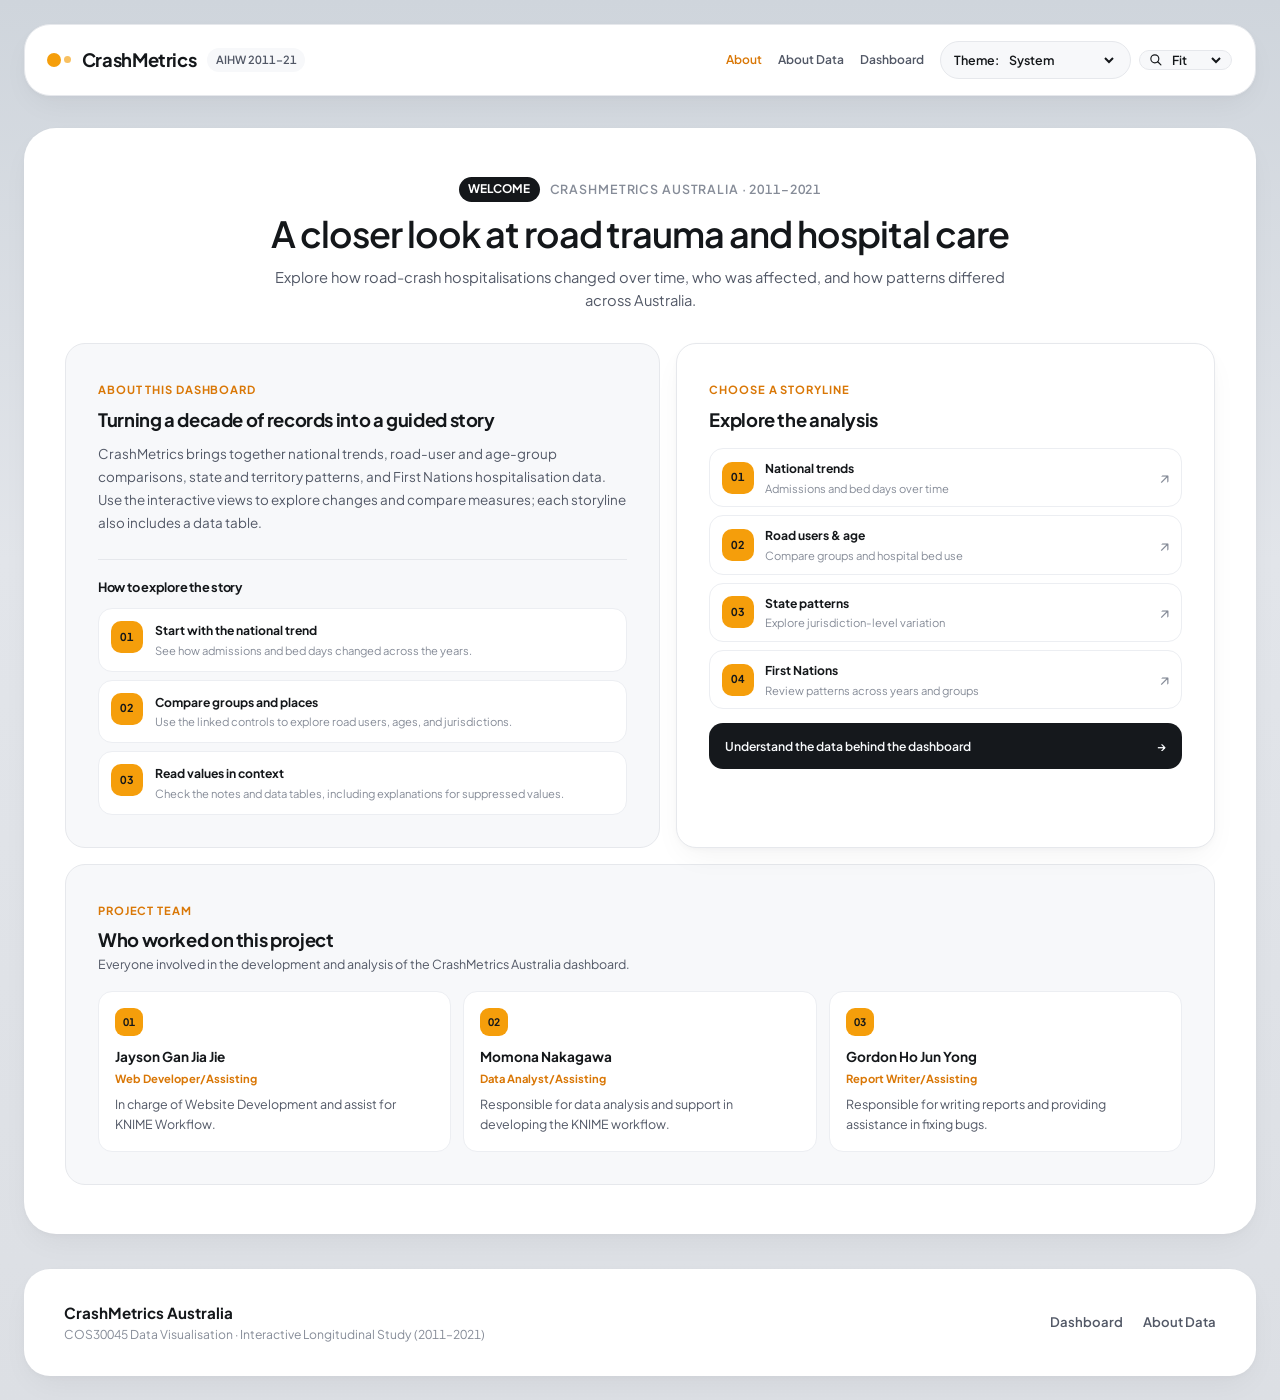
==== commit 78c6daef: "Fixing Bug + Configuration" ====
--- a/docs/index.html
+++ b/docs/index.html
@@ -13,6 +13,11 @@
   <!-- CSS Stylesheets -->
   <link rel="stylesheet" href="css/style.css">
   <link rel="stylesheet" href="css/components.css">
+  <script>
+    if (new URLSearchParams(window.location.search).get("dashboard") !== "1") {
+      window.location.replace("about.html");
+    }
+  </script>
   <script src="js/theme.js" defer></script>
   
   <!-- D3.js v7 CDN -->
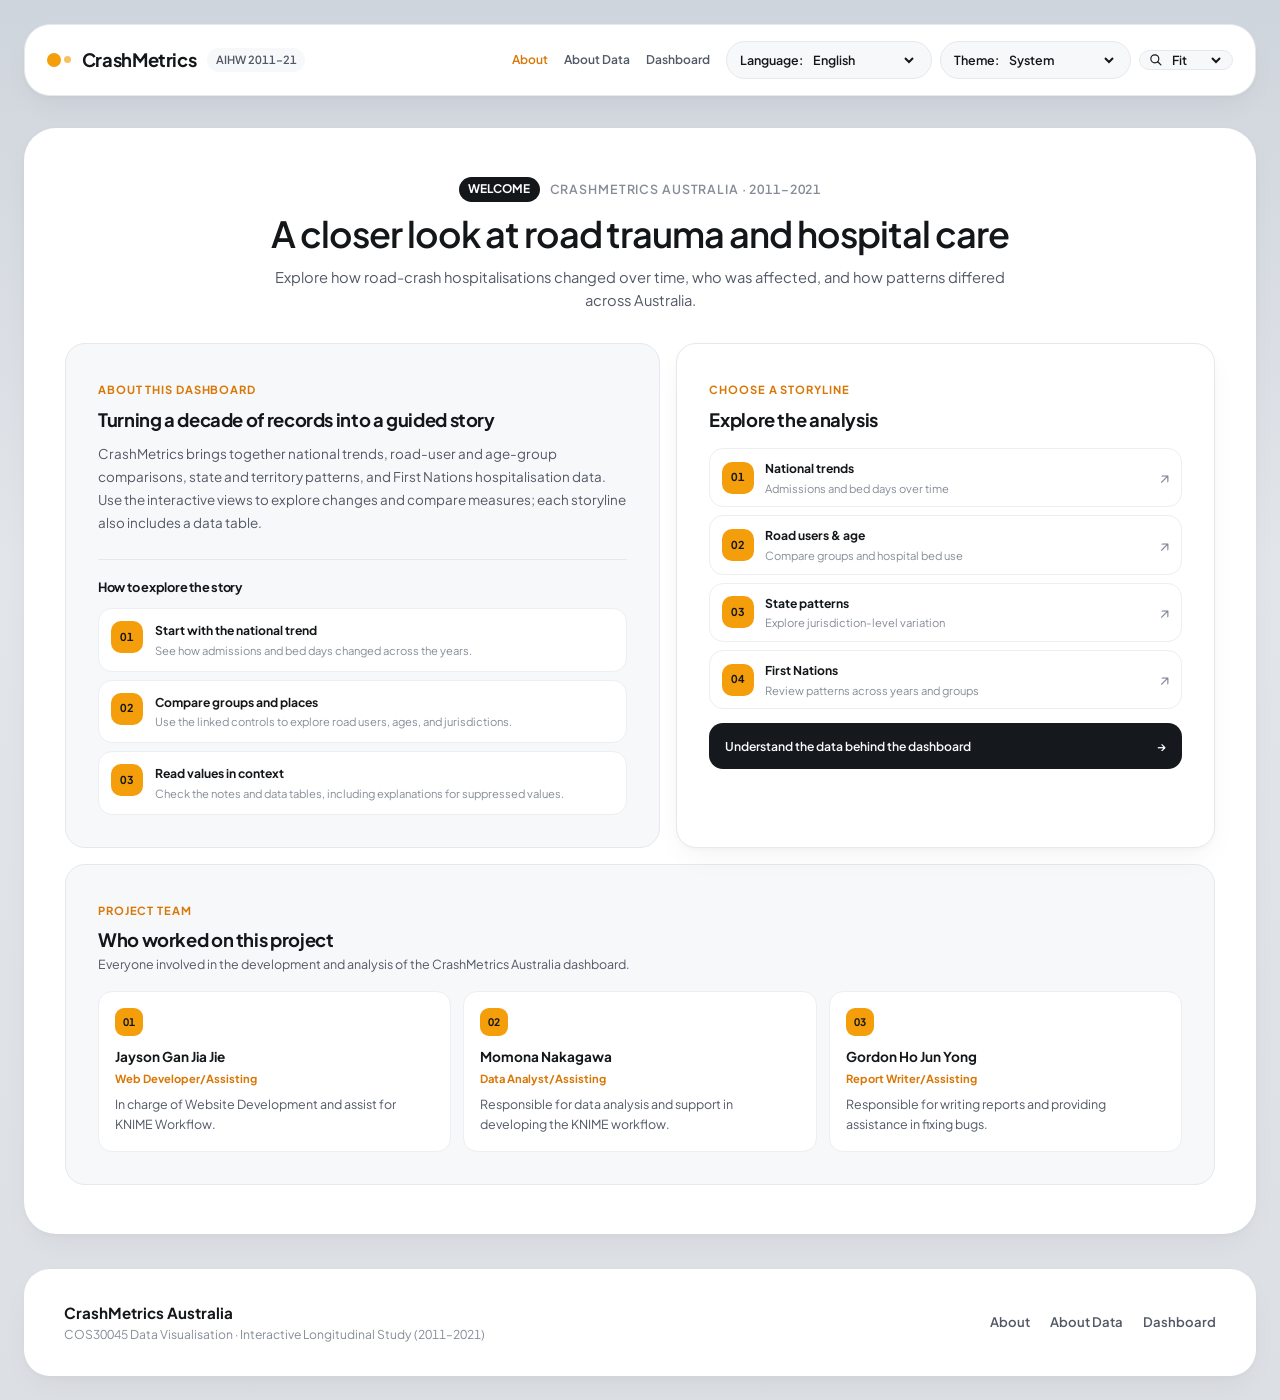
==== commit 14f3a061: "Adding Translation Extra Features" ====
--- a/docs/index.html
+++ b/docs/index.html
@@ -19,6 +19,7 @@
     }
   </script>
   <script src="js/theme.js" defer></script>
+  <script src="js/language.js" defer></script>
   
   <!-- D3.js v7 CDN -->
   <script src="https://d3js.org/d3.v7.min.js"></script>
@@ -65,17 +66,26 @@
             </a>
 
             <ul class="hero-nav-links">
-              <li><a href="#top" class="nav-link active" aria-current="page">Top ↑</a></li>
               <li><a href="about.html" class="nav-link">About</a></li>
+              <li><a href="about-data.html" class="nav-link">About Data</a></li>
               <li><a href="#storyline1" class="nav-link">01 National</a></li>
               <li><a href="#storyline2" class="nav-link">02 Users &amp; Age</a></li>
               <li><a href="#storyline3" class="nav-link">03 States</a></li>
               <li><a href="#storyline4" class="nav-link">04 First Nations</a></li>
-              <li><a href="about-data.html" class="nav-link">About Data</a></li>
+              <li><a href="#top" class="nav-link active" aria-current="page">Top ↑</a></li>
             </ul>
 
             <div class="nav-accessibility-controls">
-              <span class="sr-only" id="accessibility-controls-help">Use Left and Right Arrow keys to move through the header navigation. Choose System, Light, Dark, High contrast, or Color-blind-friendly from the theme dropdown. Tab and Shift+Tab are also available.</span>
+              <span class="sr-only" id="accessibility-controls-help">Use Left and Right Arrow keys to move through navigation links. Choose System, Light, Dark, High contrast, or Color-blind-friendly from the theme dropdown. Tab and Shift+Tab are also available.</span>
+              <label class="theme-control language-control">
+                <span>Language:</span>
+                <select id="language-selector" class="theme-control-select" aria-label="Select language">
+                  <option value="en">English</option>
+                  <option value="zh-CN">简体中文</option>
+                  <option value="ms">Bahasa Melayu</option>
+                  <option value="ja">日本語</option>
+                </select>
+              </label>
               <label class="theme-control">
                 <span>Theme:</span>
                 <select id="theme-selector" class="theme-control-select" aria-describedby="accessibility-controls-help">
@@ -644,15 +654,15 @@
       <div class="footer-source-col">
         <p>Source: Australian Institute of Health and Welfare (AIHW) National Hospital Morbidity Database (NHMD).</p>
       </div>
-      <div class="footer-nav-col">
-        <a href="#top">Top ↑</a>
+      <nav class="footer-nav-col" aria-label="Footer Navigation">
         <a href="about.html">About</a>
+        <a href="about-data.html">About Data</a>
         <a href="#storyline1">01 National</a>
         <a href="#storyline2">02 Users &amp; Age</a>
         <a href="#storyline3">03 States</a>
         <a href="#storyline4">04 First Nations</a>
-        <a href="about-data.html">About Data</a>
-      </div>
+        <a href="#top">Top ↑</a>
+      </nav>
     </footer>
 
   </div>
@@ -663,7 +673,7 @@
       <button type="button" class="utility-btn" id="help-close" aria-label="Close help">Close</button>
     </div>
     <ul>
-      <li>Use <strong>Tab</strong> to move between controls and <strong>arrow keys</strong> to adjust a focused year slider.</li>
+      <li>Use <strong>Left/Right Arrow</strong> to move through navigation links or chart data. Use <strong>Tab</strong> and <strong>Shift+Tab</strong> to move through all controls; use arrow keys to adjust a focused year slider.</li>
       <li>Use the playback button to animate years; select it again to pause.</li>
       <li>Choose a state from the dropdown or select a heatmap row to inspect its trajectory.</li>
       <li>Focus a chart mark and use <strong>Left/Right Arrow</strong> to move backward or forward through its data; line-chart points follow year order. Press <strong>Enter</strong> on an interactive mark to select it.</li>
--- a/docs/css/components.css
+++ b/docs/css/components.css
@@ -937,8 +937,17 @@
 
 .nav-accessibility-controls {
   display: flex;
+  flex-wrap: wrap;
   align-items: center;
   gap: 0.5rem;
+}
+
+.language-control .theme-control-select {
+  max-width: 9rem;
+}
+
+.language-control {
+  white-space: normal;
 }
 
 .page-magnification-control {
@@ -1453,6 +1462,59 @@
 
 .info-page-nav .page-magnification-control {
   padding: 0 0.45rem;
+}
+
+html[data-language="zh-CN"],
+html[data-language="ja"] {
+  font-family: "Noto Sans CJK SC", "Noto Sans JP", "Microsoft YaHei", "Yu Gothic", sans-serif;
+  letter-spacing: normal;
+}
+
+html[data-language="zh-CN"] body,
+html[data-language="ja"] body {
+  font-family: "Noto Sans CJK SC", "Noto Sans JP", "Microsoft YaHei", "Yu Gothic", sans-serif;
+  line-height: 1.65;
+}
+
+html[data-language="ms"] .info-page-nav,
+html[data-language="ms"] .info-page-links,
+html[data-language="ms"] .nav-accessibility-controls {
+  gap: 0.55rem 0.75rem;
+}
+
+html[data-language="ms"] .info-page-links a,
+html[data-language="ms"] .hero-nav-links .nav-link {
+  overflow-wrap: anywhere;
+}
+
+html[data-language="zh-CN"] .hero-nav-links,
+html[data-language="ja"] .hero-nav-links,
+html[data-language="ms"] .hero-nav-links {
+  flex-wrap: wrap;
+  gap: 0.7rem 1rem;
+}
+
+html[data-language="zh-CN"] .hero-nav-actions,
+html[data-language="ja"] .hero-nav-actions,
+html[data-language="ms"] .hero-nav-actions {
+  flex-wrap: wrap;
+  white-space: normal;
+}
+
+html[data-language="zh-CN"] .about-story-link,
+html[data-language="ja"] .about-story-link,
+html[data-language="ms"] .about-story-link {
+  min-width: 0;
+  overflow-wrap: anywhere;
+}
+
+html[data-language="zh-CN"] .bento-title,
+html[data-language="ja"] .bento-title,
+html[data-language="ms"] .bento-title,
+html[data-language="zh-CN"] .sub-card-title,
+html[data-language="ja"] .sub-card-title,
+html[data-language="ms"] .sub-card-title {
+  overflow-wrap: anywhere;
 }
 
 .info-page-actions {
